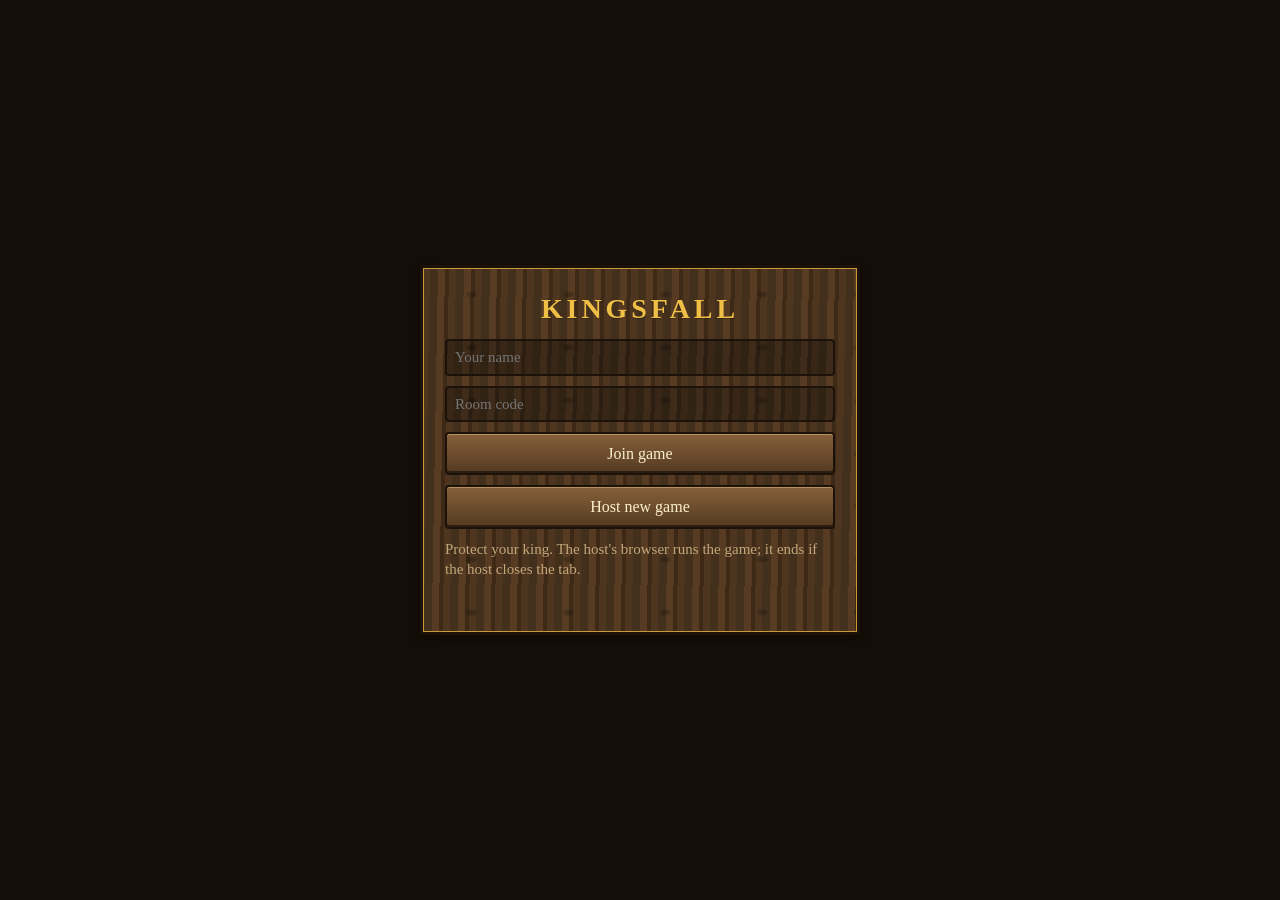
==== ancientempires/index.html @ c20bd776 "Update ancientempires game build Co-Authored-By: Claude Fable 5.2 <noreply@anthropic.com> Claude-Ses" ====
<!doctype html>
<html lang="en">
<head>
  <meta charset="utf-8">
  <meta name="viewport" content="width=device-width, initial-scale=1, maximum-scale=1, user-scalable=no, viewport-fit=cover">
  <title>Kingsfall</title>
  <style>
    /* Carved oak: dark wood, gold trim. Everything below is styled through these variables. */
    body {
      --font: Georgia, "Times New Roman", serif;
      --page: #150e08;
      --bar: repeating-linear-gradient(91deg, #4d351f 0 7px, #43301c 7px 15px, #573c23 15px 22px, #3d2916 22px 26px);
      --grain: radial-gradient(ellipse at 50% 50%, rgba(0, 0, 0, .22) 0 3px, transparent 7px);
      --grain-size: 97px 53px;
      --plain: #24170d;
      --edge: #1c120a;
      --trim: #c79a3a;
      --ink: #f6e6c0;
      --dim: #c2a77a;
      --accent: #f0c046;
      --btn: linear-gradient(180deg, #86603a, #543a21);
      --btn-edge: #1c120a;
      --btn-ink: #fbeecb;
      --btn-hi: rgba(255, 220, 150, .4);
      --btn-lo: rgba(0, 0, 0, .5);
      --slot: rgba(0, 0, 0, .28);
      --caps: normal;
    }

    html, body { margin: 0; height: 100%; overflow: hidden; background: var(--page); color: var(--ink);
      font: 15px/1.35 var(--font); font-variant: var(--caps); user-select: none; -webkit-user-select: none;
      -webkit-tap-highlight-color: transparent; overscroll-behavior: none; }
    canvas#game { display: block; width: 100vw; height: 100vh; height: 100dvh; cursor: crosshair; image-rendering: pixelated; touch-action: none; }
    img { image-rendering: pixelated; }

    /* A framed panel: textured face, dark edge, a thin trim line inside it. */
    .bar, .frame, .card { background: var(--grain), var(--bar); background-size: var(--grain-size), auto; color: var(--ink);
      border: 3px solid var(--edge); box-shadow: inset 0 0 0 1px var(--trim), 0 3px 10px rgba(0, 0, 0, .45); }
    .bar { position: fixed; left: 0; right: 0; }
    .dim { color: var(--dim); }

    button { font: inherit; font-variant: var(--caps); color: var(--btn-ink); background: var(--btn); border: 2px solid var(--btn-edge);
      border-radius: 4px; padding: 5px 12px; cursor: pointer; box-shadow: inset 0 1px 0 var(--btn-hi), inset 0 -2px 0 var(--btn-lo); }
    button:hover { filter: brightness(1.12); }
    button:active { transform: translateY(1px); box-shadow: inset 0 2px 3px var(--btn-lo); }
    button:disabled { opacity: .45; cursor: default; filter: none; }
    input, select { font: inherit; color: var(--ink); background: var(--slot); border: 2px solid var(--btn-edge); border-radius: 4px; padding: 6px 8px; }
    select option { color: #222; background: #fff; }

    /* Top bar: what you have. */
    #top { top: 0; border-width: 0 0 3px; padding: 4px 8px; display: flex; gap: 10px; align-items: center; white-space: nowrap;
      overflow-x: auto; scrollbar-width: none; }
    #top::-webkit-scrollbar { display: none; }
    #resources { display: flex; gap: 6px; align-items: center; }
    .stat { display: inline-flex; align-items: center; gap: 4px; padding: 1px 8px 1px 3px; background: var(--slot); border-radius: 4px;
      border: 1px solid var(--btn-lo); }
    .stat img { width: 24px; height: 24px; }
    .stat b { font-size: 16px; min-width: 2ch; }
    .stat small { color: var(--dim); font-size: 11px; }
    .stat.warn b { color: #d8301f; }
    .stat.age b { color: var(--accent); min-width: 0; }
    #players { margin-left: auto; display: flex; gap: 10px; align-items: center; }
    .chip { display: inline-block; width: 11px; height: 11px; margin-right: 5px; border: 1px solid var(--edge); }
    #menu-btn { flex: none; position: sticky; right: 0; }
    #menu { position: fixed; top: 44px; right: 8px; padding: 10px; display: grid; gap: 6px; z-index: 5; min-width: 190px; }
    #menu[hidden], #host-tools[hidden] { display: none; }
    #host-tools { display: grid; gap: 6px; }

    /* Bottom bar: what is selected, what it can do, and the map. */
    /* The wood shows only as a frame; the middle is plain and dark so that buttons and text stand out. */
    #bottom { bottom: 0; height: 214px; display: flex; gap: 10px; padding: 8px 10px; box-sizing: border-box;
      border: 9px solid transparent; border-bottom-width: 7px;
      background: linear-gradient(var(--plain), var(--plain)) padding-box, var(--bar) border-box;
      box-shadow: inset 0 0 0 1px var(--trim), 0 -3px 10px rgba(0, 0, 0, .45); }
    #portrait { flex: none; width: 96px; height: 96px; align-self: center; background: var(--slot); border: 2px solid var(--edge);
      box-shadow: inset 0 0 0 1px var(--trim); border-radius: 4px; }
    #panel { flex: 1; min-width: 0; display: flex; flex-direction: column; gap: 5px; }
    #info { white-space: nowrap; overflow: hidden; text-overflow: ellipsis; font-size: 15px; min-height: 1.35em; }
    #actions { display: flex; flex-wrap: wrap; align-content: flex-start; gap: 5px; overflow-y: auto; flex: 1; scrollbar-width: thin; }
    #actions button { width: 88px; height: 72px; padding: 3px 2px 2px; display: grid; grid-template-rows: 36px 15px 14px; justify-items: center;
      font-size: 11.5px; line-height: 14px; overflow: hidden; }
    #actions button img.pic { width: 36px; height: 36px; }
    #actions button .lbl { width: 80px; text-align: center; overflow: hidden; white-space: nowrap; text-overflow: ellipsis; }
    #actions button .cost { display: flex; gap: 4px; align-items: center; opacity: .95; white-space: nowrap; max-width: 80px; overflow: hidden; font-size: 11px; }
    #actions button .cost img { width: 12px; height: 12px; margin-right: 2px; vertical-align: -3px; background: #eadfbd; border-radius: 3px; padding: 1px; }
    #actions button.poor .cost { color: #ff7b6b; }
    #actions button.poor img.pic { filter: saturate(.4) brightness(.8); }
    #actions button.locked { opacity: .38; cursor: default; }
    #map-frame { flex: none; align-self: center; padding: 3px; background: var(--edge); box-shadow: 0 0 0 1px var(--trim); border-radius: 3px; line-height: 0; }
    #minimap { width: 360px; height: 180px; cursor: pointer; background: #0b0e0a; image-rendering: pixelated; touch-action: none; }

    #touch-tools { position: fixed; right: 8px; bottom: 222px; display: flex; gap: 6px; }
    #touch-tools[hidden] { display: none; }
    #touch-tools button.on { outline: 3px solid var(--accent); }

    #banner { position: fixed; top: 64px; left: 50%; transform: translateX(-50%); padding: 10px 24px; font-size: 19px; pointer-events: none;
      text-align: center; max-width: calc(100vw - 32px); }
    #toast { position: fixed; top: 52px; right: 10px; padding: 6px 12px; border-color: #b3261a; }
    #chat-log { position: fixed; top: 52px; left: 10px; display: grid; gap: 2px; pointer-events: none; max-width: 60vw; color: #fff;
      text-shadow: 0 1px 2px #000; font-variant: normal; }
    #chat-log div { background: rgba(0, 0, 0, .5); padding: 1px 8px; border-radius: 3px; }
    #chat-input { position: fixed; bottom: 224px; left: 10px; width: min(460px, calc(100vw - 20px)); box-sizing: border-box;
      background: var(--page); color: #fff; font-variant: normal; }
    #help { position: fixed; top: 50%; left: 50%; transform: translate(-50%, -50%); padding: 16px 22px; line-height: 1.6;
      width: min(600px, calc(100vw - 24px)); max-height: calc(100dvh - 24px); overflow-y: auto; box-sizing: border-box; z-index: 6; }
    #help h2 { margin: 0 0 8px; font-size: 19px; color: var(--accent); }
    [hidden] { display: none !important; }

    /* Start screen and waiting room. */
    #lobby, .screen { position: fixed; inset: 0; display: grid; place-items: center; background: var(--page); overflow-y: auto; z-index: 4; }
    .card { display: grid; gap: 10px; width: min(440px, calc(100vw - 24px)); padding: 22px; box-sizing: border-box; margin: 12px 0; }
    .card h1 { margin: 0 0 2px; font-size: 28px; letter-spacing: .14em; color: var(--accent); text-align: center;
      text-shadow: 0 1px 0 rgba(0, 0, 0, .25); }
    .card p { margin: 0; }
    .card button { padding: 9px 12px; font-size: 16px; }
    .card button.plain { opacity: .85; font-size: 14px; }
    .card li button { padding: 2px 8px; font-size: 12px; }
    .card select { padding: 3px 6px; font-size: 13px; }
    .card .check { display: flex; align-items: center; gap: 8px; }
    #room-host { display: grid; gap: 10px; }
    #room-players { list-style: none; margin: 4px 0; padding: 0; display: grid; gap: 6px; }
    #room-players li { display: flex; align-items: center; gap: 6px; }
    #room-players .grow { flex: 1; min-width: 0; overflow: hidden; text-overflow: ellipsis; white-space: nowrap; }
    #lobby-msg { min-height: 1.4em; color: var(--accent); margin: 0; }

    /* Phones and small windows: tighter bars, buttons in one scrolling row. */
    @media (max-width: 820px), (max-height: 520px) {
      html, body { font-size: 13px; }
      #top { padding: 3px 6px; gap: 6px; }
      .stat { padding: 0 5px 0 2px; }
      .stat img { width: 18px; height: 18px; }
      .stat b { font-size: 13px; }
      .stat small { display: none; }
      #players { display: none; }
      #menu-btn { margin-left: auto; padding: 3px 9px; }
      #bottom { height: 118px; padding: 4px 6px; gap: 6px; border-width: 5px 5px 4px; }
      #portrait { width: 56px; height: 56px; }
      #info { font-size: 12px; }
      #actions { flex-wrap: nowrap; overflow-x: auto; overflow-y: hidden; }
      #actions button { flex: none; width: 78px; height: 68px; font-size: 11px; }
      #actions button .lbl { width: 72px; }
      #minimap { width: 150px; height: 75px; }
      #touch-tools { bottom: 124px; }
      #chat-input { bottom: 126px; }
      #banner { font-size: 15px; top: 48px; }
    }
    @media (max-width: 480px) {
      #portrait { display: none; }
      #minimap { width: 120px; height: 60px; }
    }
  </style>
  <script type="module" crossorigin src="./assets/index-p4ZIdcgE.js"></script>
</head>
<body>
  <canvas id="game"></canvas>
  <div id="top" class="bar" hidden>
    <div id="resources"></div>
    <div id="players"></div>
    <button id="menu-btn" type="button">Menu</button>
  </div>
  <div id="menu" class="frame" hidden>
    <span id="host-tools" hidden>
      <button id="switch-btn" type="button" title="Play the other side (Tab)">Switch team (Tab)</button>
      <button id="end-btn" type="button">End game</button>
    </span>
    <button id="chat-btn" type="button">Chat (Enter)</button>
    <button id="mute-btn" type="button">Sound on (M)</button>
    <button id="full-btn" type="button">Fullscreen (F)</button>
    <button id="help-btn" type="button">Help (H)</button>
    <button id="resign-btn" type="button">Resign</button>
    <span class="dim">Room <b id="room-code"></b></span>
  </div>
  <div id="bottom" class="bar" hidden>
    <img id="portrait" alt="">
    <div id="panel">
      <div id="info"></div>
      <div id="actions"></div>
    </div>
    <div id="map-frame"><canvas id="minimap" width="360" height="180"></canvas></div>
  </div>
  <div id="touch-tools" hidden>
    <button id="box-btn" type="button">Select area</button>
    <button id="deselect-btn" type="button">Deselect</button>
  </div>
  <div id="banner" class="frame" hidden></div>
  <div id="toast" class="frame" hidden></div>
  <div id="chat-log"></div>
  <input id="chat-input" maxlength="140" placeholder="Message to everyone — Enter to send" enterkeyhint="send" hidden>
  <div id="help" class="frame" hidden>
    <h2>Controls</h2>
    <b>Mouse</b><br>
    Left-click or drag selects · double-click selects all of that kind on screen · Shift adds<br>
    Right-click moves, gathers, builds, repairs or attacks · Ctrl + right-click attack-moves<br>
    Right-click with a building selected sets where its new units gather<br>
    Mouse wheel zooms · cursor at the window edge, WASD or arrows scroll<br>
    Minimap: left-click or drag to look there, right-click to send the selected units there<br>
    <b>Touch</b><br>
    Tap selects · with units selected, tap the map, a resource or an enemy to send them there<br>
    Drag scrolls the map · pinch zooms · “Select area” lets you drag a box · “Deselect” lets go<br>
    Press and hold to look at something without giving an order<br>
    <b>Keys</b><br>
    X stop · Delete destroys your selection · Shift + 1–9 stores a group, 1–9 selects it<br>
    . next idle villager · , all idle soldiers · Space jumps to the last attack on you<br>
    Enter chat · F fullscreen · M sound · H or Esc closes this<br>
    <b>Good to know</b><br>
    Build a mill, lumber camp or mining camp next to food, wood, gold or stone so villagers walk less.<br>
    Walls are dragged out as a line and block everyone; a gate lets you and your allies through.<br>
    Right-click the castle with your king to shelter him. Lose your king and you are out.<br>
    <button id="help-close" type="button" style="margin-top:10px">Close</button>
  </div>
  <div id="waiting" class="screen" style="display:none">
    <div class="card">
      <h1 id="room-title"></h1>
      <label class="dim" for="room-link">Invite link</label>
      <input id="room-link" readonly>
      <ul id="room-players"></ul>
      <label class="check">Map size
        <select id="size-select">
          <option value="small">Small (64 × 64)</option>
          <option value="medium">Medium (80 × 80)</option>
          <option value="large">Large (112 × 112)</option>
        </select>
      </label>
      <label class="check"><input id="quick-box" type="checkbox"> Quick start (more resources and villagers)</label>
      <p id="room-hint" class="dim"></p>
      <div id="room-host" hidden>
        <button id="start-btn" type="button">Start game</button>
        <button id="add-ai-btn" type="button" class="plain">Add computer opponent</button>
        <button id="add-test-btn" type="button" class="plain">Add test opponent (you play both sides)</button>
      </div>
      <p id="room-wait" class="dim" hidden>Waiting for the host to start the game…</p>
      <button id="leave-btn" type="button" class="plain">Leave</button>
    </div>
  </div>
  <div id="lobby">
    <form id="lobby-form" class="card" autocomplete="off">
      <h1>KINGSFALL</h1>
      <input id="name" placeholder="Your name" maxlength="16" required>
      <input id="room" placeholder="Room code" maxlength="8">
      <button id="join-btn">Join game</button>
      <button id="host-btn">Host new game</button>
      <p class="dim">Protect your king. The host's browser runs the game; it ends if the host closes the tab.</p>
      <p id="lobby-msg" role="status"></p>
    </form>
  </div>
</body>
</html>
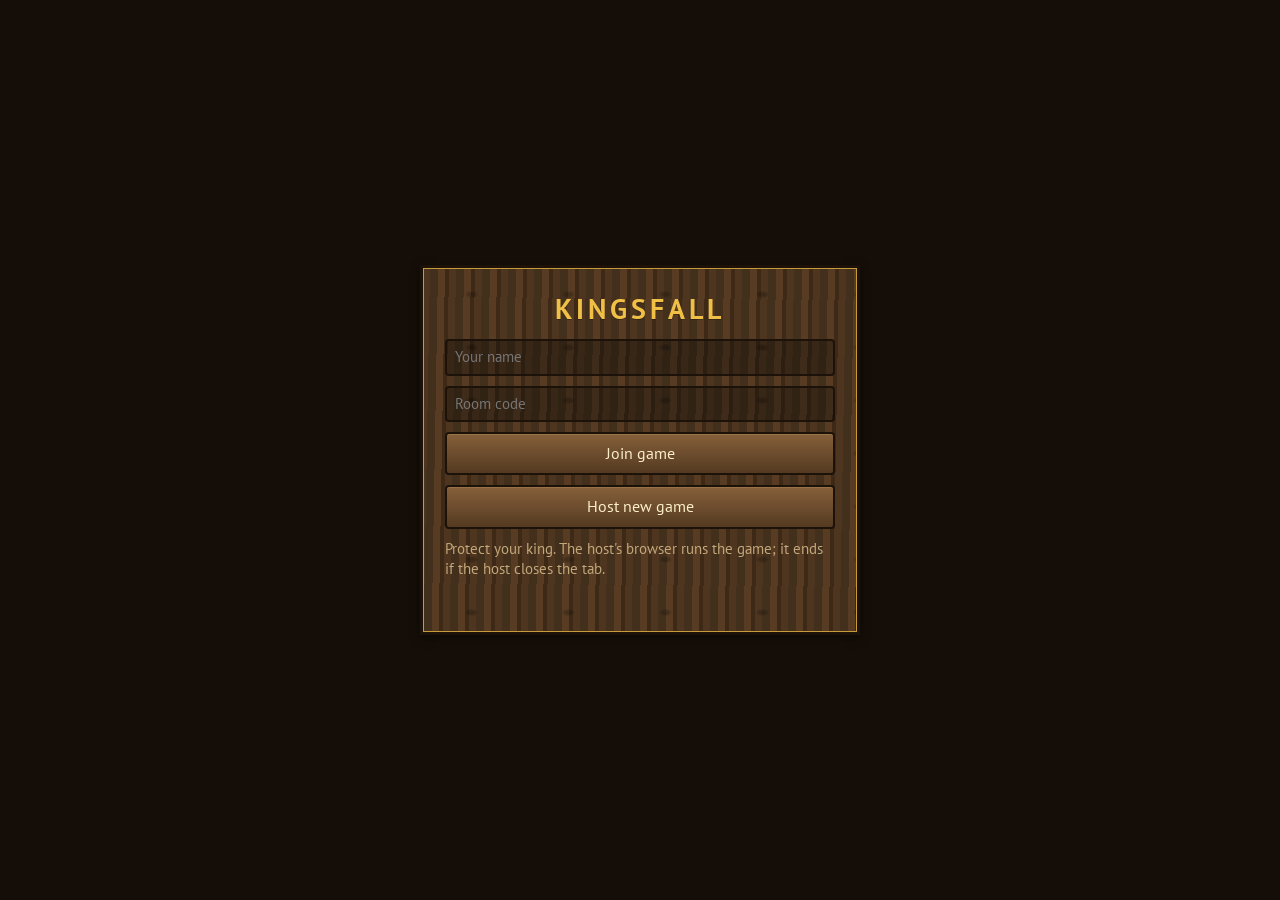
==== commit 022328c5: "Update ancientempires game build Co-Authored-By: Claude Opus 5.5 <noreply@anthropic.com> Claude-Sess" ====
--- a/ancientempires/index.html
+++ b/ancientempires/index.html
@@ -4,6 +4,9 @@
   <meta charset="utf-8">
   <meta name="viewport" content="width=device-width, initial-scale=1, maximum-scale=1, user-scalable=no, viewport-fit=cover">
   <title>Kingsfall</title>
+  <link rel="preconnect" href="https://fonts.googleapis.com">
+  <link rel="preconnect" href="https://fonts.gstatic.com" crossorigin>
+  <link rel="stylesheet" href="https://fonts.googleapis.com/css2?family=PT+Sans:wght@400;700&display=swap">
   <style>
     /* Carved oak: dark wood, gold trim. Everything below is styled through these variables. */
     body {
@@ -66,30 +69,109 @@
     #menu[hidden], #host-tools[hidden] { display: none; }
     #host-tools { display: grid; gap: 6px; }
 
-    /* Bottom bar: what is selected, what it can do, and the map. */
-    /* The wood shows only as a frame; the middle is plain and dark so that buttons and text stand out. */
-    #bottom { bottom: 0; height: 214px; display: flex; gap: 10px; padding: 8px 10px; box-sizing: border-box;
+    /* Numbers always use full-height, even-width digits, whatever the font, so amounts are easy to read. */
+    .stat b, .res, .st, #hpbar span, #d-cost, #d-stats, #queue, #sel-sub, .stat small { font-variant-numeric: lining-nums tabular-nums;
+      font-family: var(--num-font, var(--font)); }
+
+    /* ---------- Lettering and buttons: a plain readable font, buttons recessed into the panel. ---------- */
+    body[data-skin] { --title-font: var(--font); --num-font: var(--font); font-variant: normal; }
+    body[data-skin] #sel-name, body[data-skin] #d-title { font-weight: 600; letter-spacing: 0; }
+    body[data-skin] #d-body { font-size: 14px; line-height: 1.4; }
+    body[data-skin] #actions { gap: 3px; }
+    body[data-skin] #actions button { border-radius: 4px; transition: background-color .12s, box-shadow .12s, border-color .12s; }
+    body[data-skin] #actions button:active { transform: none; }
+
+
+
+    /* Buttons are slots pressed into the panel that lift a little when pointed at. */
+    body[data-skin="3"] { --font: "PT Sans", "Segoe UI", system-ui, sans-serif; font-size: 15px; }
+    body[data-skin="3"] #actions button { background: #1d130b; border: 0;
+      box-shadow: inset 0 2px 4px rgba(0, 0, 0, .7), inset 0 -1px 0 rgba(255, 220, 160, .08); }
+    body[data-skin="3"] #actions button:hover { filter: none; background: #2c1e12; box-shadow: 0 1px 0 rgba(255, 220, 160, .12), 0 2px 5px rgba(0, 0, 0, .5); }
+    body[data-skin="3"] #actions button.focus { outline: 0; background: #33230f; box-shadow: inset 0 0 0 1px var(--accent), 0 2px 5px rgba(0, 0, 0, .5); }
+
+    /* Menu and lobby buttons follow quietly too. */
+    body[data-skin] button:not(#actions button):not(#group button) { box-shadow: inset 0 1px 0 rgba(255, 220, 150, .15); }
+
+    /* ---------- Bottom bar ----------------------------------------------------------------------
+       Command tiles (#actions), the selection card (#sel), a details box (#details) and the minimap. */
+    #bottom { bottom: 0; height: var(--bar-h, 236px); display: grid; gap: 10px; padding: 8px 10px; box-sizing: border-box;
       border: 9px solid transparent; border-bottom-width: 7px;
       background: linear-gradient(var(--plain), var(--plain)) padding-box, var(--bar) border-box;
       box-shadow: inset 0 0 0 1px var(--trim), 0 -3px 10px rgba(0, 0, 0, .45); }
-    #portrait { flex: none; width: 96px; height: 96px; align-self: center; background: var(--slot); border: 2px solid var(--edge);
+    /* A recessed area inside the bar. */
+    .well { background: rgba(0, 0, 0, .28); border: 1px solid #0c0804; border-radius: 4px;
+      box-shadow: inset 0 2px 5px rgba(0, 0, 0, .55), 0 0 0 1px rgba(199, 154, 58, .22); box-sizing: border-box; min-width: 0; min-height: 0; }
+    #sel { grid-area: sel; display: flex; gap: 10px; padding: 8px; overflow: hidden; }
+    #portrait { flex: none; width: 84px; height: 84px; background: rgba(0, 0, 0, .3); border: 2px solid var(--edge);
       box-shadow: inset 0 0 0 1px var(--trim); border-radius: 4px; }
-    #panel { flex: 1; min-width: 0; display: flex; flex-direction: column; gap: 5px; }
-    #info { white-space: nowrap; overflow: hidden; text-overflow: ellipsis; font-size: 15px; min-height: 1.35em; }
-    #actions { display: flex; flex-wrap: wrap; align-content: flex-start; gap: 5px; overflow-y: auto; flex: 1; scrollbar-width: thin; }
-    #actions button { width: 88px; height: 72px; padding: 3px 2px 2px; display: grid; grid-template-rows: 36px 15px 14px; justify-items: center;
-      font-size: 11.5px; line-height: 14px; overflow: hidden; }
-    #actions button img.pic { width: 36px; height: 36px; }
-    #actions button .lbl { width: 80px; text-align: center; overflow: hidden; white-space: nowrap; text-overflow: ellipsis; }
-    #actions button .cost { display: flex; gap: 4px; align-items: center; opacity: .95; white-space: nowrap; max-width: 80px; overflow: hidden; font-size: 11px; }
-    #actions button .cost img { width: 12px; height: 12px; margin-right: 2px; vertical-align: -3px; background: #eadfbd; border-radius: 3px; padding: 1px; }
-    #actions button.poor .cost { color: #ff7b6b; }
+    #sel-text { flex: 1; min-width: 0; display: flex; flex-direction: column; gap: 4px; }
+    #sel-name, #d-title, .card h1, #help h2, #banner { font-family: var(--title-font, var(--font)); }
+    #sel-name { font-size: 18px; line-height: 21px; color: var(--accent); white-space: nowrap; overflow: hidden; text-overflow: ellipsis; }
+    #sel-sub { font-size: 12.5px; line-height: 15px; color: var(--dim); white-space: nowrap; overflow: hidden; text-overflow: ellipsis; min-height: 15px; }
+    #hpbar { position: relative; height: 15px; background: #2a0c0c; border: 1px solid #000; border-radius: 3px; overflow: hidden; flex: none; }
+    #hpbar i { position: absolute; left: 0; top: 0; bottom: 0; background: linear-gradient(#7fe07a, #2f9a3a); }
+    #hpbar.build i { background: linear-gradient(#f5d56a, #c99a2a); }
+    #hpbar span { position: relative; display: block; font-size: 11px; line-height: 15px; text-align: center; color: #fff; text-shadow: 0 1px 1px #000; }
+    #sel-stats { display: flex; flex-wrap: wrap; gap: 3px 12px; font-size: 13.5px; }
+    .st { display: inline-flex; align-items: center; gap: 4px; white-space: nowrap; }
+    .st img { width: 16px; height: 16px; }
+    #queue { display: flex; gap: 4px; flex-wrap: wrap; }
+    #queue .slot { position: relative; width: 32px; height: 32px; background: rgba(0, 0, 0, .35); border: 1px solid var(--trim); border-radius: 3px; }
+    #queue .slot img { width: 30px; height: 30px; }
+    #queue .slot i { position: absolute; left: 0; bottom: 0; height: 4px; background: #6ab0ff; }
+    #group { display: flex; flex-wrap: wrap; gap: 3px; align-content: flex-start; overflow: hidden; }
+    #group button { position: relative; width: 34px; height: 36px; padding: 0; border-radius: 3px; }
+    #group button img { width: 30px; height: 30px; }
+    #group button i { position: absolute; left: 2px; bottom: 2px; height: 3px; max-width: calc(100% - 4px); }
+
+    #actions { grid-area: actions; display: flex; flex-wrap: wrap; align-content: flex-start; gap: 5px; overflow-y: auto; scrollbar-width: thin; padding: 6px; }
+    #actions button { box-sizing: border-box; position: relative; overflow: hidden; padding: 2px 3px 3px; display: flex; flex-direction: column;
+      align-items: center; justify-content: flex-start; font-size: 11.5px; line-height: 14px; }
+    #actions button img.pic { flex: none; }
+    #actions button .lbl { flex: none; display: block; width: 100%; height: 14px; text-align: center; overflow: hidden; white-space: nowrap; text-overflow: ellipsis; }
+    #actions button .cost { flex: none; display: flex; justify-content: center; gap: 4px; align-items: center; height: 16px; line-height: 16px;
+      width: 100%; white-space: nowrap; overflow: hidden; font-size: 11px; }
+    .res { display: inline-flex; align-items: center; gap: 2px; white-space: nowrap; }
+    .res img { box-sizing: border-box; width: 14px; height: 14px; background: #eadfbd; border-radius: 3px; padding: 1px; }
+    .res.short { color: #ff8a70; }
     #actions button.poor img.pic { filter: saturate(.4) brightness(.8); }
-    #actions button.locked { opacity: .38; cursor: default; }
-    #map-frame { flex: none; align-self: center; padding: 3px; background: var(--edge); box-shadow: 0 0 0 1px var(--trim); border-radius: 3px; line-height: 0; }
-    #minimap { width: 360px; height: 180px; cursor: pointer; background: #0b0e0a; image-rendering: pixelated; touch-action: none; }
-
-    #touch-tools { position: fixed; right: 8px; bottom: 222px; display: flex; gap: 6px; }
+    #actions button.locked { opacity: .4; }
+    #actions button.focus { outline: 2px solid var(--accent); outline-offset: -2px; }
+
+    #details { grid-area: details; padding: 8px 12px; display: flex; flex-direction: column; gap: 5px; overflow: hidden; }
+    #d-title { display: flex; align-items: center; gap: 8px; font-size: 17px; line-height: 21px; color: var(--accent); }
+    #d-title img { width: 28px; height: 28px; flex: none; }
+    #d-title span { white-space: nowrap; overflow: hidden; text-overflow: ellipsis; }
+    #d-cost { display: flex; flex-wrap: wrap; gap: 4px 12px; align-items: center; font-size: 14px; }
+    #d-cost .res img { width: 17px; height: 17px; }
+    #d-stats { display: flex; flex-wrap: wrap; gap: 3px 14px; font-size: 13px; color: var(--dim); }
+    #d-body { font-size: 13px; line-height: 1.35; overflow-y: auto; scrollbar-width: thin; }
+    #d-body p { margin: 0 0 3px; }
+    #d-body p.warn { color: #ff8a70; }
+    #map-frame { grid-area: map; align-self: center; padding: 3px; background: var(--edge); box-shadow: 0 0 0 1px var(--trim); border-radius: 3px; line-height: 0; }
+    #minimap { width: var(--map-w, 300px); height: calc(var(--map-w, 300px) / 2); cursor: pointer; background: #0b0e0a; image-rendering: pixelated; touch-action: none; }
+
+    /* Square command tiles on the left, the selection in the middle, details, then the map. */
+    body[data-bar="a"] #bottom { --bar-h: 236px; --map-w: 300px;
+      grid-template-columns: auto minmax(230px, 290px) minmax(220px, 1fr) auto; grid-template-areas: "actions sel details map"; }
+    body[data-bar="a"] #actions { display: grid; grid-template-columns: repeat(6, 58px); grid-auto-rows: 58px; gap: 4px; }
+    /* Icon-only tiles as in classic strategy games; name, cost and effect are in the details box. */
+    body[data-bar="a"] #actions button { width: 58px; height: 58px; padding: 0; justify-content: center; }
+    body[data-bar="a"] #actions button img.pic { width: 46px; height: 46px; }
+    body[data-bar="a"] #actions button .lbl, body[data-bar="a"] #actions button .cost { display: none; }
+    body[data-bar="a"] #actions button.poor::after { content: ""; position: absolute; inset: 0; background: rgba(200, 40, 20, .28); }
+    body[data-bar="a"] #actions button.locked::before { content: ""; position: absolute; right: 2px; bottom: 2px; width: 16px; height: 16px;
+      background: var(--lock-icon) center / contain no-repeat; }
+    body[data-bar="a"] #sel { flex-direction: column; gap: 6px; }
+    body[data-bar="a"] #sel > .head { display: flex; gap: 10px; }
+    body[data-bar="a"] #portrait { width: 64px; height: 64px; }
+
+    /* 64px = 2 + 2 + icon 26 + name 14 + cost 16 + 2 + 2: three full rows fit. */
+
+    /* 70px = 2 + icon disc 36 + 2 + name 14 + cost 16, with no box drawn around it: two full rows fit. */
+
+    #touch-tools { position: fixed; right: 8px; bottom: calc(var(--bottom-h, 236px) + 8px); display: flex; gap: 6px; }
     #touch-tools[hidden] { display: none; }
     #touch-tools button.on { outline: 3px solid var(--accent); }
 
@@ -99,7 +181,7 @@
     #chat-log { position: fixed; top: 52px; left: 10px; display: grid; gap: 2px; pointer-events: none; max-width: 60vw; color: #fff;
       text-shadow: 0 1px 2px #000; font-variant: normal; }
     #chat-log div { background: rgba(0, 0, 0, .5); padding: 1px 8px; border-radius: 3px; }
-    #chat-input { position: fixed; bottom: 224px; left: 10px; width: min(460px, calc(100vw - 20px)); box-sizing: border-box;
+    #chat-input { position: fixed; bottom: calc(var(--bottom-h, 226px) + 10px); left: 10px; width: min(460px, calc(100vw - 20px)); box-sizing: border-box;
       background: var(--page); color: #fff; font-variant: normal; }
     #help { position: fixed; top: 50%; left: 50%; transform: translate(-50%, -50%); padding: 16px 22px; line-height: 1.6;
       width: min(600px, calc(100vw - 24px)); max-height: calc(100dvh - 24px); overflow-y: auto; box-sizing: border-box; z-index: 6; }
@@ -123,6 +205,17 @@
     #room-players .grow { flex: 1; min-width: 0; overflow: hidden; text-overflow: ellipsis; white-space: nowrap; }
     #lobby-msg { min-height: 1.4em; color: var(--accent); margin: 0; }
 
+    /* Narrower PC windows: a smaller minimap leaves room for six buttons per row. */
+    @media (max-width: 1300px) {
+      body[data-bar] #bottom { --map-w: 240px; }
+    }
+    @media (max-width: 1100px) {
+      /* Narrow windows: the selection sits above the details. */
+      body[data-bar="a"] #bottom { grid-template-columns: auto minmax(0, 1fr) auto; grid-template-rows: auto minmax(0, 1fr);
+        grid-template-areas: "actions sel map" "actions details map"; }
+      body[data-bar="a"] #sel { flex-direction: row; }
+    }
+
     /* Phones and small windows: tighter bars, buttons in one scrolling row. */
     @media (max-width: 820px), (max-height: 520px) {
       html, body { font-size: 13px; }
@@ -133,25 +226,33 @@
       .stat small { display: none; }
       #players { display: none; }
       #menu-btn { margin-left: auto; padding: 3px 9px; }
-      #bottom { height: 118px; padding: 4px 6px; gap: 6px; border-width: 5px 5px 4px; }
-      #portrait { width: 56px; height: 56px; }
-      #info { font-size: 12px; }
-      #actions { flex-wrap: nowrap; overflow-x: auto; overflow-y: hidden; }
-      #actions button { flex: none; width: 78px; height: 68px; font-size: 11px; }
-      #actions button .lbl { width: 72px; }
-      #minimap { width: 150px; height: 75px; }
-      #touch-tools { bottom: 124px; }
-      #chat-input { bottom: 126px; }
+      /* Phones: one line about the selection, one scrolling row of labelled buttons, the map.
+         The details box opens above the bar when a button is pressed and held. */
+      body[data-bar] #bottom { --bar-h: 124px; --map-w: 150px; padding: 4px 6px; gap: 4px 6px; border-width: 5px 5px 4px;
+        grid-template-columns: minmax(0, 1fr) auto; grid-template-rows: 22px minmax(0, 1fr); grid-template-areas: "sel map" "actions map"; }
+      body[data-bar] #sel { flex-direction: row; padding: 0 6px; align-items: center; background: none; border: 0; box-shadow: none; }
+      body[data-bar] #sel > .head { display: flex; flex-direction: row; align-items: center; gap: 8px; width: auto; flex: 1; min-width: 0; }
+      body[data-bar] #portrait, body[data-bar] #sel-sub, body[data-bar] #sel-stats, body[data-bar] #queue, body[data-bar] #group { display: none; }
+      body[data-bar] #sel-text { flex-direction: row; align-items: center; gap: 8px; }
+      body[data-bar] #sel-name { font-size: 13px; line-height: 18px; flex: none; max-width: 50%; }
+      body[data-bar] #hpbar { flex: 1; max-width: 140px; }
+      body[data-bar] #actions { display: flex; flex-wrap: nowrap; overflow-x: auto; overflow-y: hidden; padding: 3px; gap: 4px; }
+      /* 70px tall = 2 + 2 + icon 26 + name 14 + cost 16 + 3 + 2, with 5px to spare. */
+      body[data-bar] #actions button { flex: none; width: 80px; height: 70px; font-size: 11px; padding: 2px 3px 3px;
+        background: var(--btn); border: 2px solid var(--btn-edge); box-shadow: inset 0 1px 0 var(--btn-hi), inset 0 -2px 0 var(--btn-lo); }
+      body[data-bar] #actions button img.pic { width: 26px; height: 26px; padding: 0; border: 0; background: none; box-shadow: none; margin: 0; }
+      body[data-bar] #actions button .lbl { display: block; }
+      body[data-bar] #details { display: none; position: fixed; left: 8px; right: 8px; bottom: calc(var(--bar-h) + 6px); max-height: 50vh; z-index: 3; }
+      body[data-bar] #details.open { display: flex; }
       #banner { font-size: 15px; top: 48px; }
     }
     @media (max-width: 480px) {
-      #portrait { display: none; }
-      #minimap { width: 120px; height: 60px; }
+      body[data-bar] #bottom { --map-w: 120px; }
     }
   </style>
-  <script type="module" crossorigin src="./assets/index-p4ZIdcgE.js"></script>
+  <script type="module" crossorigin src="./assets/index-CrPU4pk-.js"></script>
 </head>
-<body>
+<body data-bar="a" data-skin="3">
   <canvas id="game"></canvas>
   <div id="top" class="bar" hidden>
     <div id="resources"></div>
@@ -171,11 +272,26 @@
     <span class="dim">Room <b id="room-code"></b></span>
   </div>
   <div id="bottom" class="bar" hidden>
-    <img id="portrait" alt="">
-    <div id="panel">
-      <div id="info"></div>
-      <div id="actions"></div>
-    </div>
+    <section id="sel" class="well">
+      <div class="head">
+        <img id="portrait" alt="">
+        <div id="sel-text">
+          <div id="sel-name"></div>
+          <div id="sel-sub"></div>
+          <div id="hpbar" hidden><i></i><span></span></div>
+        </div>
+      </div>
+      <div id="sel-stats"></div>
+      <div id="queue"></div>
+      <div id="group" hidden></div>
+    </section>
+    <section id="actions" class="well"></section>
+    <section id="details" class="well" aria-live="polite">
+      <div id="d-title"></div>
+      <div id="d-cost"></div>
+      <div id="d-stats"></div>
+      <div id="d-body"></div>
+    </section>
     <div id="map-frame"><canvas id="minimap" width="360" height="180"></canvas></div>
   </div>
   <div id="touch-tools" hidden>
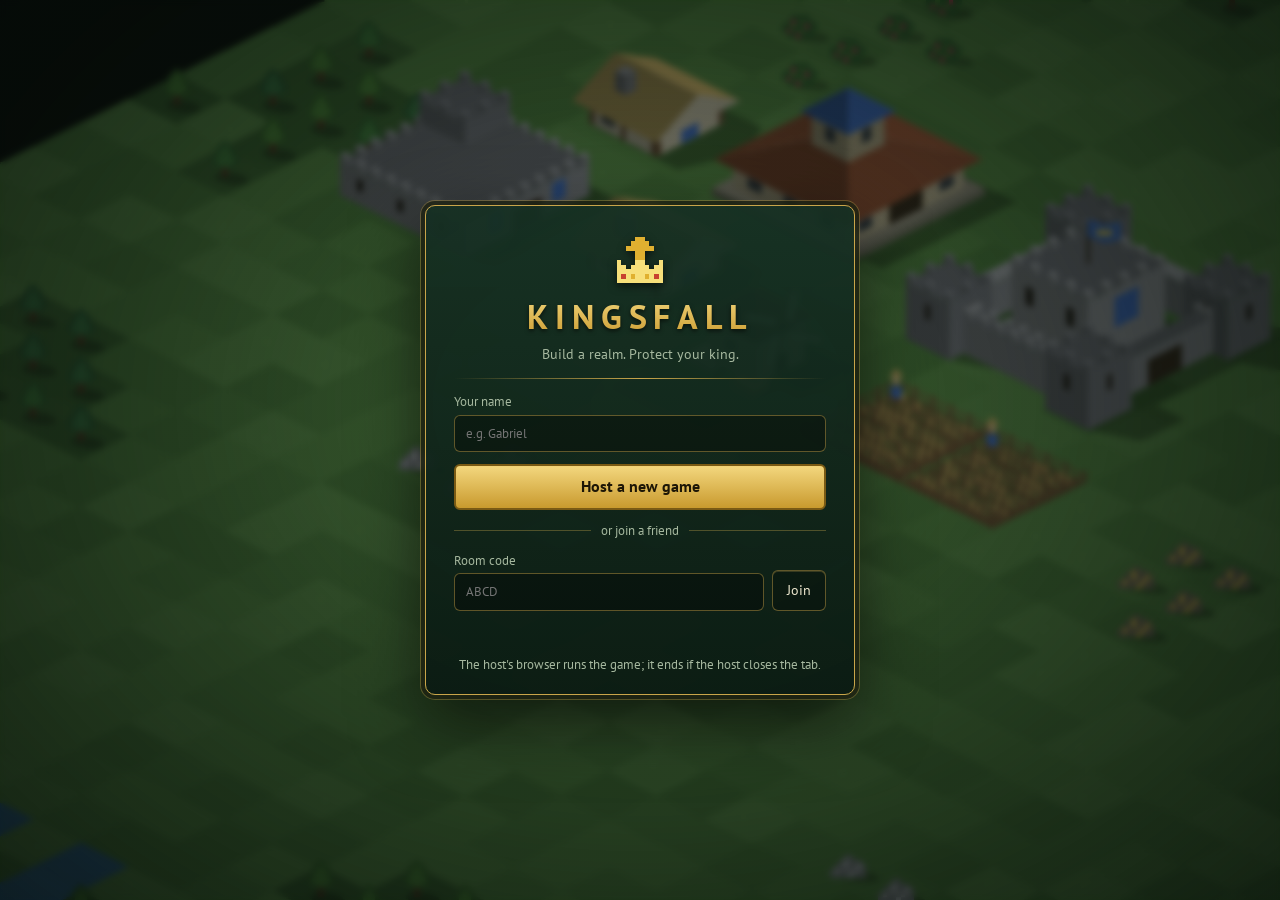
==== commit 3d5f75a5: "Update ancientempires game build Co-Authored-By: Claude Opus 5.5 <noreply@anthropic.com> Claude-Sess" ====
--- a/ancientempires/index.html
+++ b/ancientempires/index.html
@@ -8,26 +8,27 @@
   <link rel="preconnect" href="https://fonts.gstatic.com" crossorigin>
   <link rel="stylesheet" href="https://fonts.googleapis.com/css2?family=PT+Sans:wght@400;700&display=swap">
   <style>
-    /* Carved oak: dark wood, gold trim. Everything below is styled through these variables. */
+    /* Dark green and gold. Everything below is styled through these variables. */
     body {
       --font: Georgia, "Times New Roman", serif;
-      --page: #150e08;
-      --bar: repeating-linear-gradient(91deg, #4d351f 0 7px, #43301c 7px 15px, #573c23 15px 22px, #3d2916 22px 26px);
-      --grain: radial-gradient(ellipse at 50% 50%, rgba(0, 0, 0, .22) 0 3px, transparent 7px);
-      --grain-size: 97px 53px;
-      --plain: #24170d;
-      --edge: #1c120a;
-      --trim: #c79a3a;
-      --ink: #f6e6c0;
-      --dim: #c2a77a;
-      --accent: #f0c046;
-      --btn: linear-gradient(180deg, #86603a, #543a21);
-      --btn-edge: #1c120a;
-      --btn-ink: #fbeecb;
-      --btn-hi: rgba(255, 220, 150, .4);
+      --page: #0a1510;
+      --bar: linear-gradient(180deg, #1b3a2a, #122b1f);
+      --grain: linear-gradient(transparent, transparent);
+      --grain-size: auto;
+      --plain: #0f241a;
+      --edge: #06100b;
+      --trim: #c9a54a;
+      --ink: #efe8d0;
+      --dim: #a6b89f;
+      --accent: #e8c25a;
+      --btn: linear-gradient(180deg, #24513b, #173828);
+      --btn-edge: #08160f;
+      --btn-ink: #f3ecd4;
+      --btn-hi: rgba(232, 194, 90, .25);
       --btn-lo: rgba(0, 0, 0, .5);
-      --slot: rgba(0, 0, 0, .28);
+      --slot: rgba(0, 0, 0, .3);
       --caps: normal;
+      --gold-grad: linear-gradient(180deg, #f3d77e, #c99a2e);
     }
 
     html, body { margin: 0; height: 100%; overflow: hidden; background: var(--page); color: var(--ink);
@@ -51,7 +52,7 @@
     select option { color: #222; background: #fff; }
 
     /* Top bar: what you have. */
-    #top { top: 0; border-width: 0 0 3px; padding: 4px 8px; display: flex; gap: 10px; align-items: center; white-space: nowrap;
+    #top { top: 0; border-width: 0 0 2px; border-color: var(--trim); box-shadow: 0 3px 12px rgba(0, 0, 0, .5); padding: 4px 8px; display: flex; gap: 10px; align-items: center; white-space: nowrap;
       overflow-x: auto; scrollbar-width: none; }
     #top::-webkit-scrollbar { display: none; }
     #resources { display: flex; gap: 6px; align-items: center; }
@@ -85,23 +86,23 @@
 
     /* Buttons are slots pressed into the panel that lift a little when pointed at. */
     body[data-skin="3"] { --font: "PT Sans", "Segoe UI", system-ui, sans-serif; font-size: 15px; }
-    body[data-skin="3"] #actions button { background: #1d130b; border: 0;
+    body[data-skin="3"] #actions button { background: #0b1d15; border: 0;
       box-shadow: inset 0 2px 4px rgba(0, 0, 0, .7), inset 0 -1px 0 rgba(255, 220, 160, .08); }
-    body[data-skin="3"] #actions button:hover { filter: none; background: #2c1e12; box-shadow: 0 1px 0 rgba(255, 220, 160, .12), 0 2px 5px rgba(0, 0, 0, .5); }
-    body[data-skin="3"] #actions button.focus { outline: 0; background: #33230f; box-shadow: inset 0 0 0 1px var(--accent), 0 2px 5px rgba(0, 0, 0, .5); }
+    body[data-skin="3"] #actions button:hover { filter: none; background: #173527; box-shadow: 0 1px 0 rgba(232, 194, 90, .14), 0 2px 5px rgba(0, 0, 0, .5); }
+    body[data-skin="3"] #actions button.focus { outline: 0; background: #1d3e2e; box-shadow: inset 0 0 0 1px var(--accent), 0 2px 5px rgba(0, 0, 0, .5); }
 
     /* Menu and lobby buttons follow quietly too. */
-    body[data-skin] button:not(#actions button):not(#group button) { box-shadow: inset 0 1px 0 rgba(255, 220, 150, .15); }
+    body[data-skin] button:not(#actions button):not(#group button) { box-shadow: inset 0 1px 0 rgba(232, 194, 90, .2); }
 
     /* ---------- Bottom bar ----------------------------------------------------------------------
        Command tiles (#actions), the selection card (#sel), a details box (#details) and the minimap. */
     #bottom { bottom: 0; height: var(--bar-h, 236px); display: grid; gap: 10px; padding: 8px 10px; box-sizing: border-box;
-      border: 9px solid transparent; border-bottom-width: 7px;
-      background: linear-gradient(var(--plain), var(--plain)) padding-box, var(--bar) border-box;
-      box-shadow: inset 0 0 0 1px var(--trim), 0 -3px 10px rgba(0, 0, 0, .45); }
+      border: 0; border-top: 2px solid var(--trim);
+      background: linear-gradient(180deg, #153225, var(--plain) 40%);
+      box-shadow: inset 0 1px 0 rgba(0, 0, 0, .6), 0 -4px 14px rgba(0, 0, 0, .5); }
     /* A recessed area inside the bar. */
-    .well { background: rgba(0, 0, 0, .28); border: 1px solid #0c0804; border-radius: 4px;
-      box-shadow: inset 0 2px 5px rgba(0, 0, 0, .55), 0 0 0 1px rgba(199, 154, 58, .22); box-sizing: border-box; min-width: 0; min-height: 0; }
+    .well { background: rgba(0, 0, 0, .26); border: 1px solid #050d09; border-radius: 4px;
+      box-shadow: inset 0 2px 5px rgba(0, 0, 0, .55), 0 0 0 1px rgba(201, 165, 74, .2); box-sizing: border-box; min-width: 0; min-height: 0; }
     #sel { grid-area: sel; display: flex; gap: 10px; padding: 8px; overflow: hidden; }
     #portrait { flex: none; width: 84px; height: 84px; background: rgba(0, 0, 0, .3); border: 2px solid var(--edge);
       box-shadow: inset 0 0 0 1px var(--trim); border-radius: 4px; }
@@ -149,12 +150,22 @@
     #d-body { font-size: 13px; line-height: 1.35; overflow-y: auto; scrollbar-width: thin; }
     #d-body p { margin: 0 0 3px; }
     #d-body p.warn { color: #ff8a70; }
+    /* Buttons beside the minimap that find units with nothing to do. */
+    #idle { grid-area: idle; align-self: center; display: flex; flex-direction: column; gap: 6px; }
+    #idle button { position: relative; width: 56px; height: 56px; padding: 0; display: grid; place-items: center; border-radius: 4px;
+      background: #0b1d15; border: 0; box-shadow: inset 0 2px 4px rgba(0, 0, 0, .7), inset 0 -1px 0 rgba(232, 194, 90, .1); }
+    #idle button:hover { filter: none; background: #173527; box-shadow: 0 1px 0 rgba(232, 194, 90, .14), 0 2px 5px rgba(0, 0, 0, .5); }
+    #idle img { width: 40px; height: 40px; }
+    #idle b { position: absolute; right: 2px; bottom: 1px; min-width: 16px; padding: 0 3px; border-radius: 8px; font-size: 12px; line-height: 16px;
+      text-align: center; color: #1b120a; background: var(--accent); font-variant-numeric: lining-nums tabular-nums; }
+    #idle button.none { opacity: .45; }
+    #idle button.none b { display: none; }
     #map-frame { grid-area: map; align-self: center; padding: 3px; background: var(--edge); box-shadow: 0 0 0 1px var(--trim); border-radius: 3px; line-height: 0; }
     #minimap { width: var(--map-w, 300px); height: calc(var(--map-w, 300px) / 2); cursor: pointer; background: #0b0e0a; image-rendering: pixelated; touch-action: none; }
 
     /* Square command tiles on the left, the selection in the middle, details, then the map. */
     body[data-bar="a"] #bottom { --bar-h: 236px; --map-w: 300px;
-      grid-template-columns: auto minmax(230px, 290px) minmax(220px, 1fr) auto; grid-template-areas: "actions sel details map"; }
+      grid-template-columns: auto minmax(230px, 290px) minmax(220px, 1fr) auto auto; grid-template-areas: "actions sel details idle map"; }
     body[data-bar="a"] #actions { display: grid; grid-template-columns: repeat(6, 58px); grid-auto-rows: 58px; gap: 4px; }
     /* Icon-only tiles as in classic strategy games; name, cost and effect are in the details box. */
     body[data-bar="a"] #actions button { width: 58px; height: 58px; padding: 0; justify-content: center; }
@@ -189,18 +200,36 @@
     [hidden] { display: none !important; }
 
     /* Start screen and waiting room. */
-    #lobby, .screen { position: fixed; inset: 0; display: grid; place-items: center; background: var(--page); overflow-y: auto; z-index: 4; }
-    .card { display: grid; gap: 10px; width: min(440px, calc(100vw - 24px)); padding: 22px; box-sizing: border-box; margin: 12px 0; }
-    .card h1 { margin: 0 0 2px; font-size: 28px; letter-spacing: .14em; color: var(--accent); text-align: center;
-      text-shadow: 0 1px 0 rgba(0, 0, 0, .25); }
+    /* Start menu and waiting room: a framed card over a darkened, blurred view of a map. */
+    #lobby, .screen { position: fixed; inset: 0; display: grid; place-items: center; overflow-y: auto; z-index: 4;
+      background: radial-gradient(ellipse at 50% 45%, rgba(6, 16, 11, .35), rgba(4, 10, 7, .82));
+      -webkit-backdrop-filter: blur(3px) saturate(.85); backdrop-filter: blur(3px) saturate(.85); }
+    .card { display: grid; gap: 12px; width: min(430px, calc(100vw - 24px)); padding: 26px 28px 22px; box-sizing: border-box; margin: 16px 0;
+      background: linear-gradient(180deg, rgba(22, 48, 35, .95), rgba(11, 27, 19, .96)); border: 1px solid var(--trim); border-radius: 10px;
+      box-shadow: 0 0 0 4px rgba(6, 16, 11, .7), 0 0 0 5px rgba(201, 165, 74, .35), 0 24px 70px rgba(0, 0, 0, .65); }
+    .card .emblem { width: 56px; height: 56px; justify-self: center; margin-bottom: -6px; filter: drop-shadow(0 3px 4px rgba(0, 0, 0, .6)); }
+    .card h1 { margin: 0; font-size: 34px; letter-spacing: .2em; text-align: center; color: transparent; background: var(--gold-grad);
+      -webkit-background-clip: text; background-clip: text; text-shadow: none; filter: drop-shadow(0 2px 2px rgba(0, 0, 0, .6)); }
+    .card .tagline { text-align: center; color: var(--dim); font-size: 14px; margin-top: -6px; }
+    .card .rule { height: 1px; background: linear-gradient(90deg, transparent, var(--trim), transparent); margin: 2px 0; }
+    .card label.field { display: grid; gap: 4px; font-size: 13px; color: var(--dim); }
+    .card input, .card select { background: rgba(0, 0, 0, .35); border: 1px solid rgba(201, 165, 74, .45); border-radius: 6px; padding: 9px 11px; }
+    .card input:focus, .card select:focus { outline: none; border-color: var(--accent); box-shadow: 0 0 0 2px rgba(232, 194, 90, .25); }
     .card p { margin: 0; }
-    .card button { padding: 9px 12px; font-size: 16px; }
-    .card button.plain { opacity: .85; font-size: 14px; }
+    .card button { padding: 10px 14px; font-size: 16px; border-radius: 6px; }
+    .card button.primary { background: var(--gold-grad); color: #1d1606; border-color: #7a5a14; font-weight: 700;
+      box-shadow: inset 0 1px 0 rgba(255, 255, 255, .5), 0 2px 6px rgba(0, 0, 0, .5); }
+    .card button.plain { background: rgba(0, 0, 0, .25); border: 1px solid rgba(201, 165, 74, .45); color: var(--ink); font-size: 14px; box-shadow: none; }
+    .card .row { display: grid; grid-template-columns: 1fr auto; gap: 8px; align-items: end; }
+    .card .or { display: grid; grid-template-columns: 1fr auto 1fr; gap: 10px; align-items: center; color: var(--dim); font-size: 13px; }
+    .card .or::before, .card .or::after { content: ""; height: 1px; background: rgba(201, 165, 74, .35); }
+    .card .fine { font-size: 12.5px; color: var(--dim); text-align: center; }
     .card li button { padding: 2px 8px; font-size: 12px; }
-    .card select { padding: 3px 6px; font-size: 13px; }
+    .card select { padding: 4px 8px; font-size: 13px; }
     .card .check { display: flex; align-items: center; gap: 8px; }
     #room-host { display: grid; gap: 10px; }
-    #room-players { list-style: none; margin: 4px 0; padding: 0; display: grid; gap: 6px; }
+    #room-players { list-style: none; margin: 4px 0; padding: 8px; display: grid; gap: 6px; background: rgba(0, 0, 0, .22); border-radius: 6px;
+      border: 1px solid rgba(201, 165, 74, .2); }
     #room-players li { display: flex; align-items: center; gap: 6px; }
     #room-players .grow { flex: 1; min-width: 0; overflow: hidden; text-overflow: ellipsis; white-space: nowrap; }
     #lobby-msg { min-height: 1.4em; color: var(--accent); margin: 0; }
@@ -211,8 +240,8 @@
     }
     @media (max-width: 1100px) {
       /* Narrow windows: the selection sits above the details. */
-      body[data-bar="a"] #bottom { grid-template-columns: auto minmax(0, 1fr) auto; grid-template-rows: auto minmax(0, 1fr);
-        grid-template-areas: "actions sel map" "actions details map"; }
+      body[data-bar="a"] #bottom { grid-template-columns: auto minmax(0, 1fr) auto auto; grid-template-rows: auto minmax(0, 1fr);
+        grid-template-areas: "actions sel idle map" "actions details idle map"; }
       body[data-bar="a"] #sel { flex-direction: row; }
     }
 
@@ -229,7 +258,10 @@
       /* Phones: one line about the selection, one scrolling row of labelled buttons, the map.
          The details box opens above the bar when a button is pressed and held. */
       body[data-bar] #bottom { --bar-h: 124px; --map-w: 150px; padding: 4px 6px; gap: 4px 6px; border-width: 5px 5px 4px;
-        grid-template-columns: minmax(0, 1fr) auto; grid-template-rows: 22px minmax(0, 1fr); grid-template-areas: "sel map" "actions map"; }
+        grid-template-columns: minmax(0, 1fr) auto auto; grid-template-rows: 22px minmax(0, 1fr); grid-template-areas: "sel idle map" "actions idle map"; }
+      body[data-bar] #idle { gap: 4px; }
+      body[data-bar] #idle button { width: 46px; height: 46px; }
+      body[data-bar] #idle img { width: 30px; height: 30px; }
       body[data-bar] #sel { flex-direction: row; padding: 0 6px; align-items: center; background: none; border: 0; box-shadow: none; }
       body[data-bar] #sel > .head { display: flex; flex-direction: row; align-items: center; gap: 8px; width: auto; flex: 1; min-width: 0; }
       body[data-bar] #portrait, body[data-bar] #sel-sub, body[data-bar] #sel-stats, body[data-bar] #queue, body[data-bar] #group { display: none; }
@@ -250,7 +282,7 @@
       body[data-bar] #bottom { --map-w: 120px; }
     }
   </style>
-  <script type="module" crossorigin src="./assets/index-CrPU4pk-.js"></script>
+  <script type="module" crossorigin src="./assets/index-D0U5PcLv.js"></script>
 </head>
 <body data-bar="a" data-skin="3">
   <canvas id="game"></canvas>
@@ -292,6 +324,10 @@
       <div id="d-stats"></div>
       <div id="d-body"></div>
     </section>
+    <div id="idle">
+      <button id="idle-vil-btn" type="button" title="Next idle villager (.)"><img alt="Idle villagers"><b></b></button>
+      <button id="idle-mil-btn" type="button" title="All idle soldiers (,)"><img alt="Idle soldiers"><b></b></button>
+    </div>
     <div id="map-frame"><canvas id="minimap" width="360" height="180"></canvas></div>
   </div>
   <div id="touch-tools" hidden>
@@ -316,7 +352,8 @@
     Press and hold to look at something without giving an order<br>
     <b>Keys</b><br>
     X stop · Delete destroys your selection · Shift + 1–9 stores a group, 1–9 selects it<br>
-    . next idle villager · , all idle soldiers · Space jumps to the last attack on you<br>
+    . next idle villager · , all idle soldiers (or the two buttons next to the minimap) · Space jumps to the last attack on you<br>
+    Groups walk in formation at the pace of their slowest member; fields can be walked over.<br>
     Enter chat · F fullscreen · M sound · H or Esc closes this<br>
     <b>Good to know</b><br>
     Build a mill, lumber camp or mining camp next to food, wood, gold or stone so villagers walk less.<br>
@@ -326,7 +363,9 @@
   </div>
   <div id="waiting" class="screen" style="display:none">
     <div class="card">
+      <img class="emblem" alt="">
       <h1 id="room-title"></h1>
+      <div class="rule"></div>
       <label class="dim" for="room-link">Invite link</label>
       <input id="room-link" readonly>
       <ul id="room-players"></ul>
@@ -340,7 +379,7 @@
       <label class="check"><input id="quick-box" type="checkbox"> Quick start (more resources and villagers)</label>
       <p id="room-hint" class="dim"></p>
       <div id="room-host" hidden>
-        <button id="start-btn" type="button">Start game</button>
+        <button id="start-btn" type="button" class="primary">Start game</button>
         <button id="add-ai-btn" type="button" class="plain">Add computer opponent</button>
         <button id="add-test-btn" type="button" class="plain">Add test opponent (you play both sides)</button>
       </div>
@@ -350,13 +389,23 @@
   </div>
   <div id="lobby">
     <form id="lobby-form" class="card" autocomplete="off">
+      <img class="emblem" alt="">
       <h1>KINGSFALL</h1>
-      <input id="name" placeholder="Your name" maxlength="16" required>
-      <input id="room" placeholder="Room code" maxlength="8">
-      <button id="join-btn">Join game</button>
-      <button id="host-btn">Host new game</button>
-      <p class="dim">Protect your king. The host's browser runs the game; it ends if the host closes the tab.</p>
+      <p class="tagline">Build a realm. Protect your king.</p>
+      <div class="rule"></div>
+      <label class="field">Your name
+        <input id="name" placeholder="e.g. Gabriel" maxlength="16" required>
+      </label>
+      <button id="host-btn" class="primary">Host a new game</button>
+      <div class="or">or join a friend</div>
+      <div class="row">
+        <label class="field">Room code
+          <input id="room" placeholder="ABCD" maxlength="8">
+        </label>
+        <button id="join-btn" class="plain">Join</button>
+      </div>
       <p id="lobby-msg" role="status"></p>
+      <p class="fine">The host's browser runs the game; it ends if the host closes the tab.</p>
     </form>
   </div>
 </body>
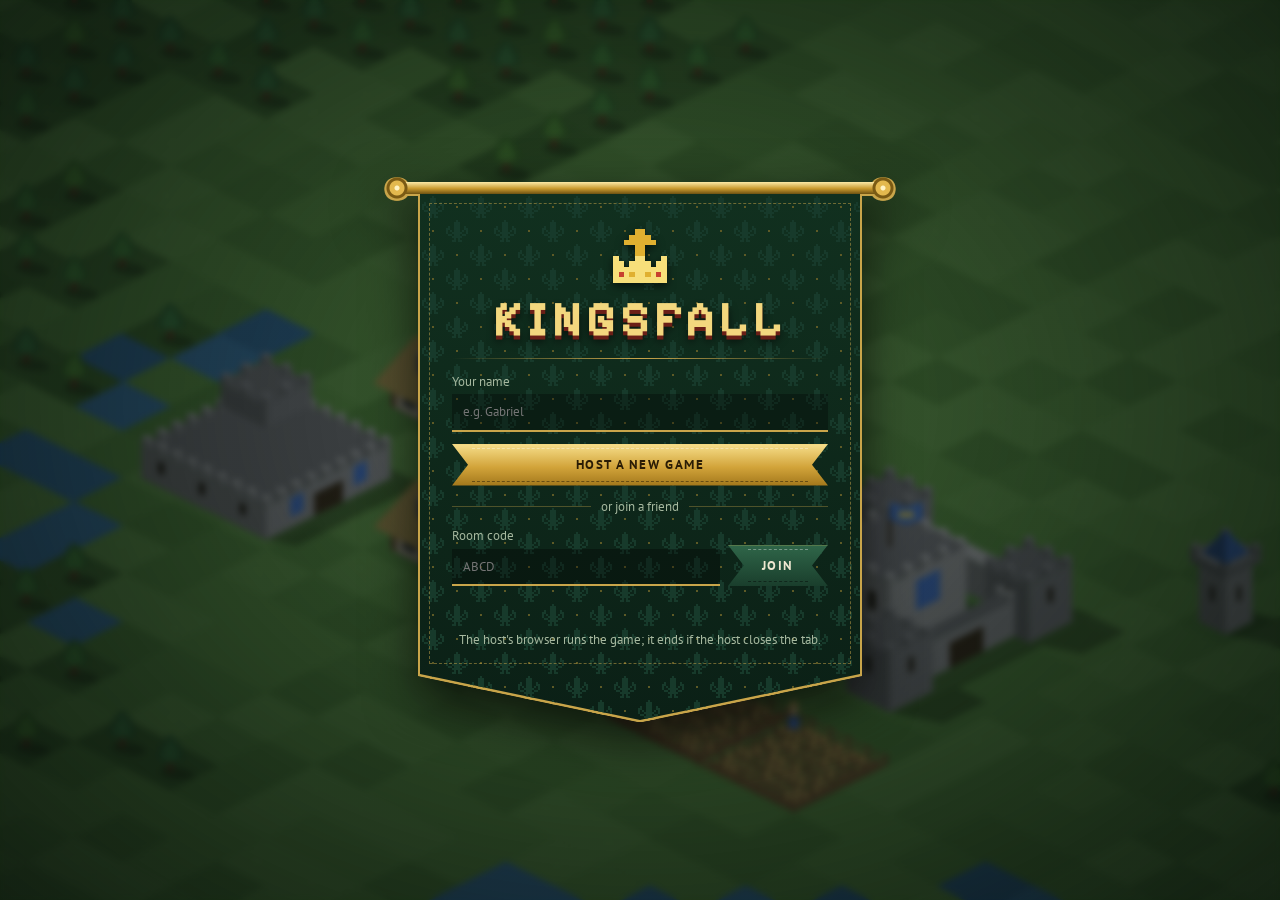
==== commit bd318084: "Update ancientempires game build Co-Authored-By: Claude Opus 5.5 <noreply@anthropic.com> Claude-Sess" ====
--- a/ancientempires/index.html
+++ b/ancientempires/index.html
@@ -6,7 +6,7 @@
   <title>Kingsfall</title>
   <link rel="preconnect" href="https://fonts.googleapis.com">
   <link rel="preconnect" href="https://fonts.gstatic.com" crossorigin>
-  <link rel="stylesheet" href="https://fonts.googleapis.com/css2?family=PT+Sans:wght@400;700&display=swap">
+  <link rel="stylesheet" href="https://fonts.googleapis.com/css2?family=Pixelify+Sans:wght@500;700&family=PT+Sans:wght@400;700&display=swap">
   <style>
     /* Dark green and gold. Everything below is styled through these variables. */
     body {
@@ -210,6 +210,8 @@
     .card .emblem { width: 56px; height: 56px; justify-self: center; margin-bottom: -6px; filter: drop-shadow(0 3px 4px rgba(0, 0, 0, .6)); }
     .card h1 { margin: 0; font-size: 34px; letter-spacing: .2em; text-align: center; color: transparent; background: var(--gold-grad);
       -webkit-background-clip: text; background-clip: text; text-shadow: none; filter: drop-shadow(0 2px 2px rgba(0, 0, 0, .6)); }
+    /* Written in mixed case; designs with capitals turn it into capitals. */
+    .card h1.title { text-transform: uppercase; }
     .card .tagline { text-align: center; color: var(--dim); font-size: 14px; margin-top: -6px; }
     .card .rule { height: 1px; background: linear-gradient(90deg, transparent, var(--trim), transparent); margin: 2px 0; }
     .card label.field { display: grid; gap: 4px; font-size: 13px; color: var(--dim); }
@@ -230,8 +232,53 @@
     #room-host { display: grid; gap: 10px; }
     #room-players { list-style: none; margin: 4px 0; padding: 8px; display: grid; gap: 6px; background: rgba(0, 0, 0, .22); border-radius: 6px;
       border: 1px solid rgba(201, 165, 74, .2); }
-    #room-players li { display: flex; align-items: center; gap: 6px; }
+    #room-players li { display: flex; align-items: center; gap: 5px; min-width: 0; }
+    #room-players select.team { font-size: 12px; padding-left: 6px; }
     #room-players .grow { flex: 1; min-width: 0; overflow: hidden; text-overflow: ellipsis; white-space: nowrap; }
+    /* ---------- Menu card: a heraldic banner hanging from a gold rod ---------- */
+    /* Narrow enough that the rod and its knobs stay on screen. */
+    .card-wrap { position: relative; width: min(440px, calc(100vw - 76px)); margin: 30px 0; }
+    .card-wrap > .card { width: 100%; margin: 0; position: relative; }
+    /* Fields shrink with the card instead of pushing the Join button out of it. */
+    .card input, .card select { min-width: 0; box-sizing: border-box; }
+    .card { grid-template-columns: minmax(0, 1fr); }
+    .card .row { grid-template-columns: minmax(0, 1fr) auto; }
+    .card label.field input { width: 100%; }
+    body[data-menu] .card select { appearance: none; -webkit-appearance: none; padding-right: 30px; cursor: pointer; }
+
+    body[data-menu="1"] .card-wrap { padding-top: 14px; filter: drop-shadow(2px 0 0 #c9a54a) drop-shadow(-2px 0 0 #c9a54a) drop-shadow(0 2px 0 #c9a54a)
+      drop-shadow(0 18px 26px rgba(0, 0, 0, .7)); }
+    body[data-menu="1"] .card-wrap::before { content: ""; position: absolute; z-index: 2; top: 2px; left: -20px; right: -20px; height: 12px; border-radius: 6px;
+      background: linear-gradient(#fbe9a6, #c99a2e 55%, #6e5212); }
+    body[data-menu="1"] .card-wrap::after { content: ""; position: absolute; z-index: 2; top: -3px; left: -34px; right: -34px; height: 22px;
+      background: radial-gradient(circle at 11px 11px, #fff3c4 0 2px, #e3b84e 3px 7px, #7a5a14 8px 10px, transparent 11px),
+        radial-gradient(circle at calc(100% - 11px) 11px, #fff3c4 0 2px, #e3b84e 3px 7px, #7a5a14 8px 10px, transparent 11px); }
+    body[data-menu="1"] .card { border: 0; border-radius: 0; box-shadow: none; padding: 30px 32px 72px;
+      clip-path: polygon(0 0, 100% 0, 100% calc(100% - 46px), 50% 100%, 0 calc(100% - 46px));
+      background: var(--pat-fleur) 0 0 / 48px 48px, linear-gradient(180deg, #11301f, #0b2016); }
+    body[data-menu="1"] .card::before { content: ""; position: absolute; inset: 9px 9px 56px; border: 1px dashed rgba(201, 165, 74, .5); pointer-events: none; }
+    body[data-menu="1"] .card h1 { font-family: "Pixelify Sans", sans-serif; font-weight: 700; font-size: 50px; letter-spacing: .08em; line-height: 1;
+      color: #f3d77e; background: none; -webkit-background-clip: border-box; background-clip: border-box; filter: none;
+      text-shadow: 0 4px 0 #6b1f17, 0 6px 8px rgba(0, 0, 0, .6); }
+    body[data-menu="1"] .card button { position: relative; border: 0; border-radius: 0; box-shadow: none; padding: 12px 34px;
+      clip-path: polygon(0 0, 100% 0, calc(100% - 16px) 50%, 100% 100%, 0 100%, 16px 50%);
+      background: linear-gradient(180deg, #2f6649, #1a3e2c); color: var(--ink); text-transform: uppercase; letter-spacing: .12em; font-size: 13px; font-weight: 700; }
+    body[data-menu="1"] .card button::after { content: ""; position: absolute; inset: 4px 20px; border-top: 1px dashed rgba(255, 255, 255, .35);
+      border-bottom: 1px dashed rgba(0, 0, 0, .4); pointer-events: none; }
+    body[data-menu="1"] .card button.primary { background: linear-gradient(180deg, #f7df8c, #d2a43a 55%, #a2771b); color: #2a1c05; }
+    body[data-menu="1"] .card button:hover { filter: brightness(1.12); transform: translateY(-1px); }
+    body[data-menu="1"] .card li button { clip-path: none; padding: 3px 10px; font-size: 11px; letter-spacing: .04em; }
+    body[data-menu="1"] .card li button::after { display: none; }
+    body[data-menu="1"] .card input, body[data-menu="1"] .card select { background: rgba(0, 0, 0, .3); border: 0; border-bottom: 2px solid #c9a54a; border-radius: 0; }
+    body[data-menu="1"] .card select { background: var(--arrow-shield) right 6px center / 14px 16px no-repeat, rgba(0, 0, 0, .35); border: 1px solid #c9a54a;
+      border-radius: 0 0 12px 12px; padding-right: 28px; }
+    body[data-menu="1"] .card .emblem { width: 64px; height: 64px; }
+    /* Each player has a gem in their colour; a team dropdown shows the gem of the chosen team. */
+    .card .gem { display: inline-block; flex: none; width: 14px; height: 14px; background: var(--gem) center / 14px 14px no-repeat; }
+    body[data-menu="1"] .card select.team { background: var(--gem) right 8px center / 13px 13px no-repeat, rgba(0, 0, 0, .35); padding-right: 30px; }
+
+
+
     #lobby-msg { min-height: 1.4em; color: var(--accent); margin: 0; }
 
     /* Narrower PC windows: a smaller minimap leaves room for six buttons per row. */
@@ -282,9 +329,9 @@
       body[data-bar] #bottom { --map-w: 120px; }
     }
   </style>
-  <script type="module" crossorigin src="./assets/index-D0U5PcLv.js"></script>
+  <script type="module" crossorigin src="./assets/index-CBaV6zdr.js"></script>
 </head>
-<body data-bar="a" data-skin="3">
+<body data-bar="a" data-skin="3" data-menu="1">
   <canvas id="game"></canvas>
   <div id="top" class="bar" hidden>
     <div id="resources"></div>
@@ -362,12 +409,16 @@
     <button id="help-close" type="button" style="margin-top:10px">Close</button>
   </div>
   <div id="waiting" class="screen" style="display:none">
-    <div class="card">
+    <div class="card-wrap"><div class="card">
       <img class="emblem" alt="">
       <h1 id="room-title"></h1>
       <div class="rule"></div>
-      <label class="dim" for="room-link">Invite link</label>
-      <input id="room-link" readonly>
+      <div class="row">
+        <label class="field">Invite link
+          <input id="room-link" readonly>
+        </label>
+        <button id="copy-link-btn" type="button" class="plain">Copy</button>
+      </div>
       <ul id="room-players"></ul>
       <label class="check">Map size
         <select id="size-select">
@@ -381,17 +432,15 @@
       <div id="room-host" hidden>
         <button id="start-btn" type="button" class="primary">Start game</button>
         <button id="add-ai-btn" type="button" class="plain">Add computer opponent</button>
-        <button id="add-test-btn" type="button" class="plain">Add test opponent (you play both sides)</button>
       </div>
       <p id="room-wait" class="dim" hidden>Waiting for the host to start the game…</p>
       <button id="leave-btn" type="button" class="plain">Leave</button>
-    </div>
+    </div></div>
   </div>
   <div id="lobby">
-    <form id="lobby-form" class="card" autocomplete="off">
+    <div class="card-wrap"><form id="lobby-form" class="card" autocomplete="off">
       <img class="emblem" alt="">
-      <h1>KINGSFALL</h1>
-      <p class="tagline">Build a realm. Protect your king.</p>
+      <h1 class="title">Kingsfall</h1>
       <div class="rule"></div>
       <label class="field">Your name
         <input id="name" placeholder="e.g. Gabriel" maxlength="16" required>
@@ -406,7 +455,7 @@
       </div>
       <p id="lobby-msg" role="status"></p>
       <p class="fine">The host's browser runs the game; it ends if the host closes the tab.</p>
-    </form>
+    </form></div>
   </div>
 </body>
 </html>
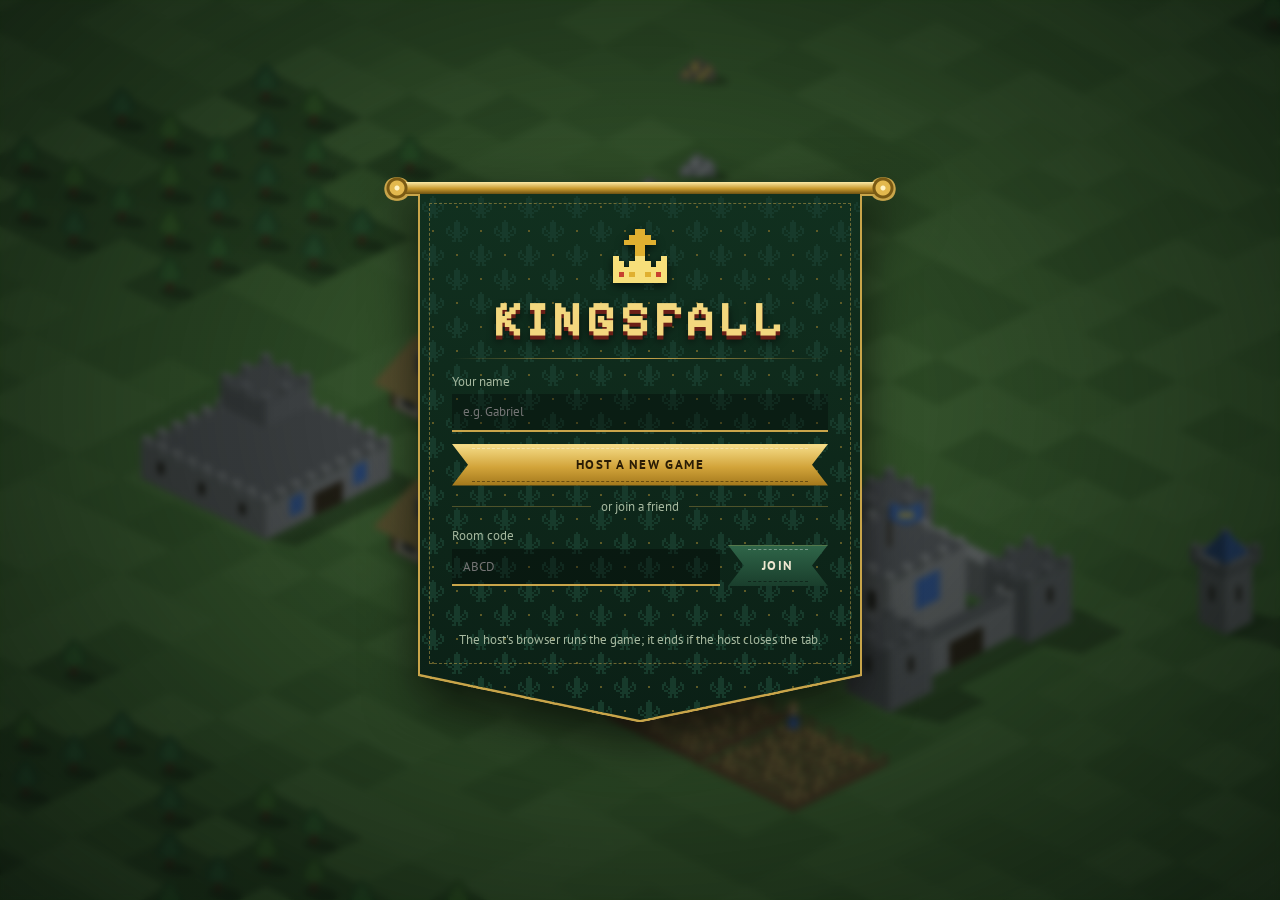
==== commit d134f8d2: "Update ancientempires game build Co-Authored-By: Claude Opus 5.5 <noreply@anthropic.com> Claude-Sess" ====
--- a/ancientempires/index.html
+++ b/ancientempires/index.html
@@ -56,13 +56,16 @@
       overflow-x: auto; scrollbar-width: none; }
     #top::-webkit-scrollbar { display: none; }
     #resources { display: flex; gap: 6px; align-items: center; }
-    .stat { display: inline-flex; align-items: center; gap: 4px; padding: 1px 8px 1px 3px; background: var(--slot); border-radius: 4px;
+    /* Every chip in the top bar is the same height, so text-only ones (age, clock) are centred like the rest. */
+    .stat { display: inline-flex; align-items: center; gap: 4px; height: 28px; box-sizing: border-box; padding: 0 8px 0 3px; background: var(--slot); border-radius: 4px;
       border: 1px solid var(--btn-lo); }
     .stat img { width: 24px; height: 24px; }
     .stat b { font-size: 16px; min-width: 2ch; }
     .stat small { color: var(--dim); font-size: 11px; }
     .stat.warn b { color: #d8301f; }
     .stat.age b { color: var(--accent); min-width: 0; }
+    .stat:not(:has(img)) { padding: 0 10px; }
+    .stat b { line-height: 1; }
     #players { margin-left: auto; display: flex; gap: 10px; align-items: center; }
     .chip { display: inline-block; width: 11px; height: 11px; margin-right: 5px; border: 1px solid var(--edge); }
     #menu-btn { flex: none; position: sticky; right: 0; }
@@ -77,7 +80,7 @@
     /* ---------- Lettering and buttons: a plain readable font, buttons recessed into the panel. ---------- */
     body[data-skin] { --title-font: var(--font); --num-font: var(--font); font-variant: normal; }
     body[data-skin] #sel-name, body[data-skin] #d-title { font-weight: 600; letter-spacing: 0; }
-    body[data-skin] #d-body { font-size: 14px; line-height: 1.4; }
+    body[data-skin] #d-body { font-size: 13.5px; line-height: 1.3; }
     body[data-skin] #actions { gap: 3px; }
     body[data-skin] #actions button { border-radius: 4px; transition: background-color .12s, box-shadow .12s, border-color .12s; }
     body[data-skin] #actions button:active { transform: none; }
@@ -148,7 +151,7 @@
     #d-cost .res img { width: 17px; height: 17px; }
     #d-stats { display: flex; flex-wrap: wrap; gap: 3px 14px; font-size: 13px; color: var(--dim); }
     #d-body { font-size: 13px; line-height: 1.35; overflow-y: auto; scrollbar-width: thin; }
-    #d-body p { margin: 0 0 3px; }
+    #d-body p { margin: 0 0 2px; }
     #d-body p.warn { color: #ff8a70; }
     /* Buttons beside the minimap that find units with nothing to do. */
     #idle { grid-area: idle; align-self: center; display: flex; flex-direction: column; gap: 6px; }
@@ -164,7 +167,8 @@
     #minimap { width: var(--map-w, 300px); height: calc(var(--map-w, 300px) / 2); cursor: pointer; background: #0b0e0a; image-rendering: pixelated; touch-action: none; }
 
     /* Square command tiles on the left, the selection in the middle, details, then the map. */
-    body[data-bar="a"] #bottom { --bar-h: 236px; --map-w: 300px;
+    /* The minimap takes the full height of the bar on wide screens (canvas 420 × 210 inside the 236px bar). */
+    body[data-bar="a"] #bottom { --bar-h: 236px; --map-w: 420px;
       grid-template-columns: auto minmax(230px, 290px) minmax(220px, 1fr) auto auto; grid-template-areas: "actions sel details idle map"; }
     body[data-bar="a"] #actions { display: grid; grid-template-columns: repeat(6, 58px); grid-auto-rows: 58px; gap: 4px; }
     /* Icon-only tiles as in classic strategy games; name, cost and effect are in the details box. */
@@ -282,8 +286,12 @@
     #lobby-msg { min-height: 1.4em; color: var(--accent); margin: 0; }
 
     /* Narrower PC windows: a smaller minimap leaves room for six buttons per row. */
+    @media (max-width: 1400px) {
+      body[data-bar] #bottom { --map-w: 360px; }
+    }
     @media (max-width: 1300px) {
-      body[data-bar] #bottom { --map-w: 240px; }
+      body[data-bar] #bottom { --map-w: 270px; }
+      body[data-bar="a"] #bottom { grid-template-columns: auto minmax(200px, 250px) minmax(190px, 1fr) auto auto; }
     }
     @media (max-width: 1100px) {
       /* Narrow windows: the selection sits above the details. */
@@ -329,7 +337,7 @@
       body[data-bar] #bottom { --map-w: 120px; }
     }
   </style>
-  <script type="module" crossorigin src="./assets/index-CBaV6zdr.js"></script>
+  <script type="module" crossorigin src="./assets/index-BdQQbdW4.js"></script>
 </head>
 <body data-bar="a" data-skin="3" data-menu="1">
   <canvas id="game"></canvas>
@@ -399,13 +407,17 @@
     Press and hold to look at something without giving an order<br>
     <b>Keys</b><br>
     X stop · Delete destroys your selection · Shift + 1–9 stores a group, 1–9 selects it<br>
-    . next idle villager · , all idle soldiers (or the two buttons next to the minimap) · Space jumps to the last attack on you<br>
+    . next idle villager (double-click its button for all of them) · , all idle soldiers · Space jumps to the last attack on you<br>
+    T gives the selected villagers the same job as the villager you gave an order last<br>
+    Shift while placing buildings puts them on the villagers' list: they build one after the other<br>
     Groups walk in formation at the pace of their slowest member; fields can be walked over.<br>
     Enter chat · F fullscreen · M sound · H or Esc closes this<br>
     <b>Good to know</b><br>
     Build a mill, lumber camp or mining camp next to food, wood, gold or stone so villagers walk less.<br>
     Walls are dragged out as a line and block everyone; a gate lets you and your allies through.<br>
-    Right-click the castle with your king to shelter him. Lose your king and you are out.<br>
+    Right-click the town centre or castle with your king, or with empty-handed villagers, to shelter them inside; a flag shows someone is in.<br>
+    Monks (from the monastery) heal friends on their own; right-click an enemy unit with a monk to win it over.<br>
+    Lose your king and you are out. The population limit is set by the host before the game.<br>
     <button id="help-close" type="button" style="margin-top:10px">Close</button>
   </div>
   <div id="waiting" class="screen" style="display:none">
@@ -427,6 +439,14 @@
           <option value="large">Large (112 × 112)</option>
         </select>
       </label>
+      <label class="check">Population limit
+        <select id="pop-select">
+          <option value="50">50</option>
+          <option value="100">100</option>
+          <option value="150">150</option>
+          <option value="200">200</option>
+        </select>
+      </label>
       <label class="check"><input id="quick-box" type="checkbox"> Quick start (more resources and villagers)</label>
       <p id="room-hint" class="dim"></p>
       <div id="room-host" hidden>
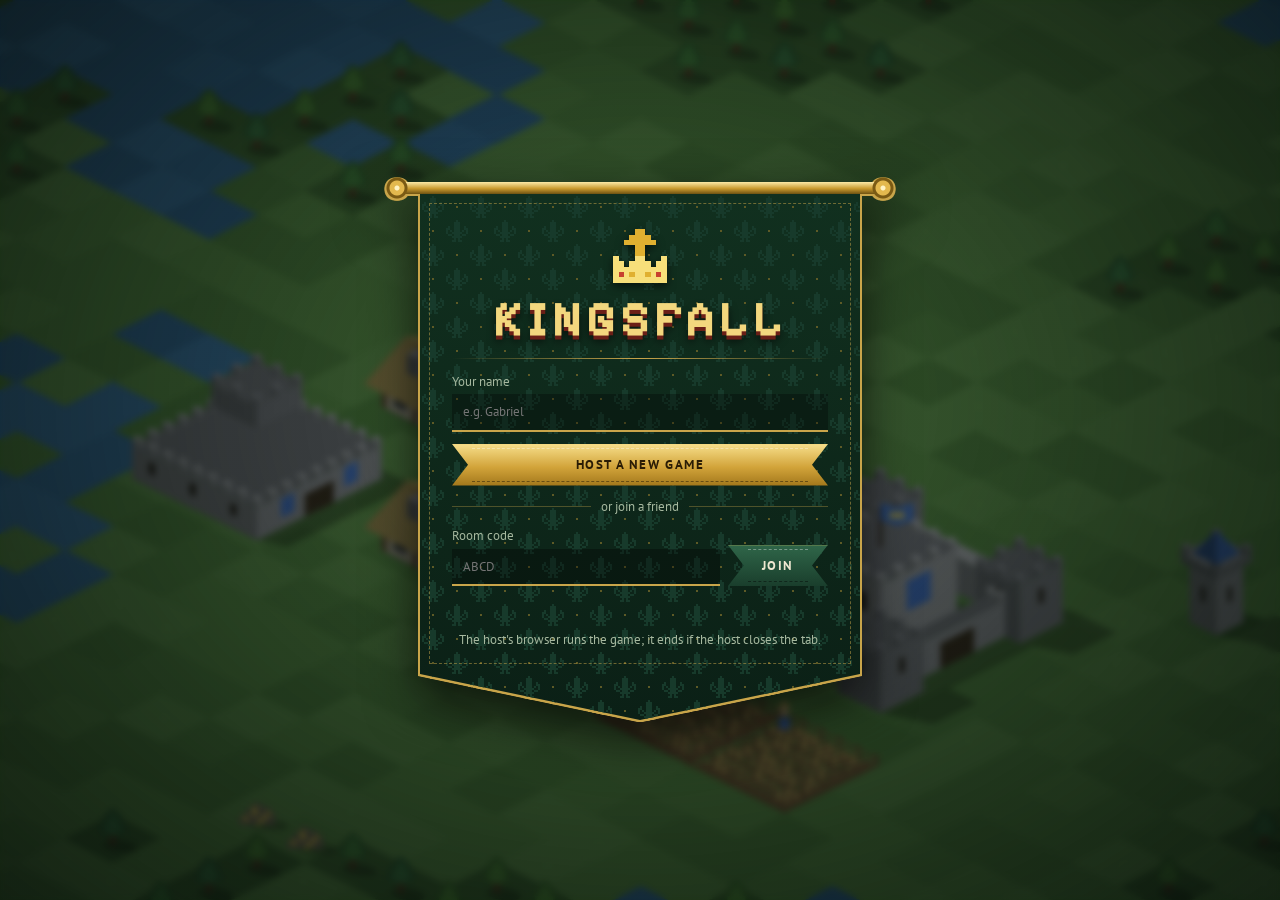
==== commit 6b375d75: "Move the game to /kingsfall/ and forward the old /ancientempires/ address Co-Authored-By: Claude Opu" ====
--- a/ancientempires/index.html
+++ b/ancientempires/index.html
@@ -2,480 +2,15 @@
 <html lang="en">
 <head>
   <meta charset="utf-8">
-  <meta name="viewport" content="width=device-width, initial-scale=1, maximum-scale=1, user-scalable=no, viewport-fit=cover">
-  <title>Kingsfall</title>
-  <link rel="preconnect" href="https://fonts.googleapis.com">
-  <link rel="preconnect" href="https://fonts.gstatic.com" crossorigin>
-  <link rel="stylesheet" href="https://fonts.googleapis.com/css2?family=Pixelify+Sans:wght@500;700&family=PT+Sans:wght@400;700&display=swap">
-  <style>
-    /* Dark green and gold. Everything below is styled through these variables. */
-    body {
-      --font: Georgia, "Times New Roman", serif;
-      --page: #0a1510;
-      --bar: linear-gradient(180deg, #1b3a2a, #122b1f);
-      --grain: linear-gradient(transparent, transparent);
-      --grain-size: auto;
-      --plain: #0f241a;
-      --edge: #06100b;
-      --trim: #c9a54a;
-      --ink: #efe8d0;
-      --dim: #a6b89f;
-      --accent: #e8c25a;
-      --btn: linear-gradient(180deg, #24513b, #173828);
-      --btn-edge: #08160f;
-      --btn-ink: #f3ecd4;
-      --btn-hi: rgba(232, 194, 90, .25);
-      --btn-lo: rgba(0, 0, 0, .5);
-      --slot: rgba(0, 0, 0, .3);
-      --caps: normal;
-      --gold-grad: linear-gradient(180deg, #f3d77e, #c99a2e);
-    }
-
-    html, body { margin: 0; height: 100%; overflow: hidden; background: var(--page); color: var(--ink);
-      font: 15px/1.35 var(--font); font-variant: var(--caps); user-select: none; -webkit-user-select: none;
-      -webkit-tap-highlight-color: transparent; overscroll-behavior: none; }
-    canvas#game { display: block; width: 100vw; height: 100vh; height: 100dvh; cursor: crosshair; image-rendering: pixelated; touch-action: none; }
-    img { image-rendering: pixelated; }
-
-    /* A framed panel: textured face, dark edge, a thin trim line inside it. */
-    .bar, .frame, .card { background: var(--grain), var(--bar); background-size: var(--grain-size), auto; color: var(--ink);
-      border: 3px solid var(--edge); box-shadow: inset 0 0 0 1px var(--trim), 0 3px 10px rgba(0, 0, 0, .45); }
-    .bar { position: fixed; left: 0; right: 0; }
-    .dim { color: var(--dim); }
-
-    button { font: inherit; font-variant: var(--caps); color: var(--btn-ink); background: var(--btn); border: 2px solid var(--btn-edge);
-      border-radius: 4px; padding: 5px 12px; cursor: pointer; box-shadow: inset 0 1px 0 var(--btn-hi), inset 0 -2px 0 var(--btn-lo); }
-    button:hover { filter: brightness(1.12); }
-    button:active { transform: translateY(1px); box-shadow: inset 0 2px 3px var(--btn-lo); }
-    button:disabled { opacity: .45; cursor: default; filter: none; }
-    input, select { font: inherit; color: var(--ink); background: var(--slot); border: 2px solid var(--btn-edge); border-radius: 4px; padding: 6px 8px; }
-    select option { color: #222; background: #fff; }
-
-    /* Top bar: what you have. */
-    #top { top: 0; border-width: 0 0 2px; border-color: var(--trim); box-shadow: 0 3px 12px rgba(0, 0, 0, .5); padding: 4px 8px; display: flex; gap: 10px; align-items: center; white-space: nowrap;
-      overflow-x: auto; scrollbar-width: none; }
-    #top::-webkit-scrollbar { display: none; }
-    #resources { display: flex; gap: 6px; align-items: center; }
-    /* Every chip in the top bar is the same height, so text-only ones (age, clock) are centred like the rest. */
-    .stat { display: inline-flex; align-items: center; gap: 4px; height: 28px; box-sizing: border-box; padding: 0 8px 0 3px; background: var(--slot); border-radius: 4px;
-      border: 1px solid var(--btn-lo); }
-    .stat img { width: 24px; height: 24px; }
-    .stat b { font-size: 16px; min-width: 2ch; }
-    .stat small { color: var(--dim); font-size: 11px; }
-    .stat.warn b { color: #d8301f; }
-    .stat.age b { color: var(--accent); min-width: 0; }
-    .stat:not(:has(img)) { padding: 0 10px; }
-    .stat b { line-height: 1; }
-    #players { margin-left: auto; display: flex; gap: 10px; align-items: center; }
-    .chip { display: inline-block; width: 11px; height: 11px; margin-right: 5px; border: 1px solid var(--edge); }
-    #menu-btn { flex: none; position: sticky; right: 0; }
-    #menu { position: fixed; top: 44px; right: 8px; padding: 10px; display: grid; gap: 6px; z-index: 5; min-width: 190px; }
-    #menu[hidden], #host-tools[hidden] { display: none; }
-    #host-tools { display: grid; gap: 6px; }
-
-    /* Numbers always use full-height, even-width digits, whatever the font, so amounts are easy to read. */
-    .stat b, .res, .st, #hpbar span, #d-cost, #d-stats, #queue, #sel-sub, .stat small { font-variant-numeric: lining-nums tabular-nums;
-      font-family: var(--num-font, var(--font)); }
-
-    /* ---------- Lettering and buttons: a plain readable font, buttons recessed into the panel. ---------- */
-    body[data-skin] { --title-font: var(--font); --num-font: var(--font); font-variant: normal; }
-    body[data-skin] #sel-name, body[data-skin] #d-title { font-weight: 600; letter-spacing: 0; }
-    body[data-skin] #d-body { font-size: 13.5px; line-height: 1.3; }
-    body[data-skin] #actions { gap: 3px; }
-    body[data-skin] #actions button { border-radius: 4px; transition: background-color .12s, box-shadow .12s, border-color .12s; }
-    body[data-skin] #actions button:active { transform: none; }
-
-
-
-    /* Buttons are slots pressed into the panel that lift a little when pointed at. */
-    body[data-skin="3"] { --font: "PT Sans", "Segoe UI", system-ui, sans-serif; font-size: 15px; }
-    body[data-skin="3"] #actions button { background: #0b1d15; border: 0;
-      box-shadow: inset 0 2px 4px rgba(0, 0, 0, .7), inset 0 -1px 0 rgba(255, 220, 160, .08); }
-    body[data-skin="3"] #actions button:hover { filter: none; background: #173527; box-shadow: 0 1px 0 rgba(232, 194, 90, .14), 0 2px 5px rgba(0, 0, 0, .5); }
-    body[data-skin="3"] #actions button.focus { outline: 0; background: #1d3e2e; box-shadow: inset 0 0 0 1px var(--accent), 0 2px 5px rgba(0, 0, 0, .5); }
-
-    /* Menu and lobby buttons follow quietly too. */
-    body[data-skin] button:not(#actions button):not(#group button) { box-shadow: inset 0 1px 0 rgba(232, 194, 90, .2); }
-
-    /* ---------- Bottom bar ----------------------------------------------------------------------
-       Command tiles (#actions), the selection card (#sel), a details box (#details) and the minimap. */
-    #bottom { bottom: 0; height: var(--bar-h, 236px); display: grid; gap: 10px; padding: 8px 10px; box-sizing: border-box;
-      border: 0; border-top: 2px solid var(--trim);
-      background: linear-gradient(180deg, #153225, var(--plain) 40%);
-      box-shadow: inset 0 1px 0 rgba(0, 0, 0, .6), 0 -4px 14px rgba(0, 0, 0, .5); }
-    /* A recessed area inside the bar. */
-    .well { background: rgba(0, 0, 0, .26); border: 1px solid #050d09; border-radius: 4px;
-      box-shadow: inset 0 2px 5px rgba(0, 0, 0, .55), 0 0 0 1px rgba(201, 165, 74, .2); box-sizing: border-box; min-width: 0; min-height: 0; }
-    #sel { grid-area: sel; display: flex; gap: 10px; padding: 8px; overflow: hidden; }
-    #portrait { flex: none; width: 84px; height: 84px; background: rgba(0, 0, 0, .3); border: 2px solid var(--edge);
-      box-shadow: inset 0 0 0 1px var(--trim); border-radius: 4px; }
-    #sel-text { flex: 1; min-width: 0; display: flex; flex-direction: column; gap: 4px; }
-    #sel-name, #d-title, .card h1, #help h2, #banner { font-family: var(--title-font, var(--font)); }
-    #sel-name { font-size: 18px; line-height: 21px; color: var(--accent); white-space: nowrap; overflow: hidden; text-overflow: ellipsis; }
-    #sel-sub { font-size: 12.5px; line-height: 15px; color: var(--dim); white-space: nowrap; overflow: hidden; text-overflow: ellipsis; min-height: 15px; }
-    #hpbar { position: relative; height: 15px; background: #2a0c0c; border: 1px solid #000; border-radius: 3px; overflow: hidden; flex: none; }
-    #hpbar i { position: absolute; left: 0; top: 0; bottom: 0; background: linear-gradient(#7fe07a, #2f9a3a); }
-    #hpbar.build i { background: linear-gradient(#f5d56a, #c99a2a); }
-    #hpbar span { position: relative; display: block; font-size: 11px; line-height: 15px; text-align: center; color: #fff; text-shadow: 0 1px 1px #000; }
-    #sel-stats { display: flex; flex-wrap: wrap; gap: 3px 12px; font-size: 13.5px; }
-    .st { display: inline-flex; align-items: center; gap: 4px; white-space: nowrap; }
-    .st img { width: 16px; height: 16px; }
-    #queue { display: flex; gap: 4px; flex-wrap: wrap; }
-    #queue .slot { position: relative; width: 32px; height: 32px; background: rgba(0, 0, 0, .35); border: 1px solid var(--trim); border-radius: 3px; }
-    #queue .slot img { width: 30px; height: 30px; }
-    #queue .slot i { position: absolute; left: 0; bottom: 0; height: 4px; background: #6ab0ff; }
-    #group { display: flex; flex-wrap: wrap; gap: 3px; align-content: flex-start; overflow: hidden; }
-    #group button { position: relative; width: 34px; height: 36px; padding: 0; border-radius: 3px; }
-    #group button img { width: 30px; height: 30px; }
-    #group button i { position: absolute; left: 2px; bottom: 2px; height: 3px; max-width: calc(100% - 4px); }
-
-    #actions { grid-area: actions; display: flex; flex-wrap: wrap; align-content: flex-start; gap: 5px; overflow-y: auto; scrollbar-width: thin; padding: 6px; }
-    #actions button { box-sizing: border-box; position: relative; overflow: hidden; padding: 2px 3px 3px; display: flex; flex-direction: column;
-      align-items: center; justify-content: flex-start; font-size: 11.5px; line-height: 14px; }
-    #actions button img.pic { flex: none; }
-    #actions button .lbl { flex: none; display: block; width: 100%; height: 14px; text-align: center; overflow: hidden; white-space: nowrap; text-overflow: ellipsis; }
-    #actions button .cost { flex: none; display: flex; justify-content: center; gap: 4px; align-items: center; height: 16px; line-height: 16px;
-      width: 100%; white-space: nowrap; overflow: hidden; font-size: 11px; }
-    .res { display: inline-flex; align-items: center; gap: 2px; white-space: nowrap; }
-    .res img { box-sizing: border-box; width: 14px; height: 14px; background: #eadfbd; border-radius: 3px; padding: 1px; }
-    .res.short { color: #ff8a70; }
-    #actions button.poor img.pic { filter: saturate(.4) brightness(.8); }
-    #actions button.locked { opacity: .4; }
-    #actions button.focus { outline: 2px solid var(--accent); outline-offset: -2px; }
-
-    #details { grid-area: details; padding: 8px 12px; display: flex; flex-direction: column; gap: 5px; overflow: hidden; }
-    #d-title { display: flex; align-items: center; gap: 8px; font-size: 17px; line-height: 21px; color: var(--accent); }
-    #d-title img { width: 28px; height: 28px; flex: none; }
-    #d-title span { white-space: nowrap; overflow: hidden; text-overflow: ellipsis; }
-    #d-cost { display: flex; flex-wrap: wrap; gap: 4px 12px; align-items: center; font-size: 14px; }
-    #d-cost .res img { width: 17px; height: 17px; }
-    #d-stats { display: flex; flex-wrap: wrap; gap: 3px 14px; font-size: 13px; color: var(--dim); }
-    #d-body { font-size: 13px; line-height: 1.35; overflow-y: auto; scrollbar-width: thin; }
-    #d-body p { margin: 0 0 2px; }
-    #d-body p.warn { color: #ff8a70; }
-    /* Buttons beside the minimap that find units with nothing to do. */
-    #idle { grid-area: idle; align-self: center; display: flex; flex-direction: column; gap: 6px; }
-    #idle button { position: relative; width: 56px; height: 56px; padding: 0; display: grid; place-items: center; border-radius: 4px;
-      background: #0b1d15; border: 0; box-shadow: inset 0 2px 4px rgba(0, 0, 0, .7), inset 0 -1px 0 rgba(232, 194, 90, .1); }
-    #idle button:hover { filter: none; background: #173527; box-shadow: 0 1px 0 rgba(232, 194, 90, .14), 0 2px 5px rgba(0, 0, 0, .5); }
-    #idle img { width: 40px; height: 40px; }
-    #idle b { position: absolute; right: 2px; bottom: 1px; min-width: 16px; padding: 0 3px; border-radius: 8px; font-size: 12px; line-height: 16px;
-      text-align: center; color: #1b120a; background: var(--accent); font-variant-numeric: lining-nums tabular-nums; }
-    #idle button.none { opacity: .45; }
-    #idle button.none b { display: none; }
-    #map-frame { grid-area: map; align-self: center; padding: 3px; background: var(--edge); box-shadow: 0 0 0 1px var(--trim); border-radius: 3px; line-height: 0; }
-    #minimap { width: var(--map-w, 300px); height: calc(var(--map-w, 300px) / 2); cursor: pointer; background: #0b0e0a; image-rendering: pixelated; touch-action: none; }
-
-    /* Square command tiles on the left, the selection in the middle, details, then the map. */
-    /* The minimap takes the full height of the bar on wide screens (canvas 420 × 210 inside the 236px bar). */
-    body[data-bar="a"] #bottom { --bar-h: 236px; --map-w: 420px;
-      grid-template-columns: auto minmax(230px, 290px) minmax(220px, 1fr) auto auto; grid-template-areas: "actions sel details idle map"; }
-    body[data-bar="a"] #actions { display: grid; grid-template-columns: repeat(6, 58px); grid-auto-rows: 58px; gap: 4px; }
-    /* Icon-only tiles as in classic strategy games; name, cost and effect are in the details box. */
-    body[data-bar="a"] #actions button { width: 58px; height: 58px; padding: 0; justify-content: center; }
-    body[data-bar="a"] #actions button img.pic { width: 46px; height: 46px; }
-    body[data-bar="a"] #actions button .lbl, body[data-bar="a"] #actions button .cost { display: none; }
-    body[data-bar="a"] #actions button.poor::after { content: ""; position: absolute; inset: 0; background: rgba(200, 40, 20, .28); }
-    body[data-bar="a"] #actions button.locked::before { content: ""; position: absolute; right: 2px; bottom: 2px; width: 16px; height: 16px;
-      background: var(--lock-icon) center / contain no-repeat; }
-    body[data-bar="a"] #sel { flex-direction: column; gap: 6px; }
-    body[data-bar="a"] #sel > .head { display: flex; gap: 10px; }
-    body[data-bar="a"] #portrait { width: 64px; height: 64px; }
-
-    /* 64px = 2 + 2 + icon 26 + name 14 + cost 16 + 2 + 2: three full rows fit. */
-
-    /* 70px = 2 + icon disc 36 + 2 + name 14 + cost 16, with no box drawn around it: two full rows fit. */
-
-    #touch-tools { position: fixed; right: 8px; bottom: calc(var(--bottom-h, 236px) + 8px); display: flex; gap: 6px; }
-    #touch-tools[hidden] { display: none; }
-    #touch-tools button.on { outline: 3px solid var(--accent); }
-
-    #banner { position: fixed; top: 64px; left: 50%; transform: translateX(-50%); padding: 10px 24px; font-size: 19px; pointer-events: none;
-      text-align: center; max-width: calc(100vw - 32px); }
-    #toast { position: fixed; top: 52px; right: 10px; padding: 6px 12px; border-color: #b3261a; }
-    #chat-log { position: fixed; top: 52px; left: 10px; display: grid; gap: 2px; pointer-events: none; max-width: 60vw; color: #fff;
-      text-shadow: 0 1px 2px #000; font-variant: normal; }
-    #chat-log div { background: rgba(0, 0, 0, .5); padding: 1px 8px; border-radius: 3px; }
-    #chat-input { position: fixed; bottom: calc(var(--bottom-h, 226px) + 10px); left: 10px; width: min(460px, calc(100vw - 20px)); box-sizing: border-box;
-      background: var(--page); color: #fff; font-variant: normal; }
-    #help { position: fixed; top: 50%; left: 50%; transform: translate(-50%, -50%); padding: 16px 22px; line-height: 1.6;
-      width: min(600px, calc(100vw - 24px)); max-height: calc(100dvh - 24px); overflow-y: auto; box-sizing: border-box; z-index: 6; }
-    #help h2 { margin: 0 0 8px; font-size: 19px; color: var(--accent); }
-    [hidden] { display: none !important; }
-
-    /* Start screen and waiting room. */
-    /* Start menu and waiting room: a framed card over a darkened, blurred view of a map. */
-    #lobby, .screen { position: fixed; inset: 0; display: grid; place-items: center; overflow-y: auto; z-index: 4;
-      background: radial-gradient(ellipse at 50% 45%, rgba(6, 16, 11, .35), rgba(4, 10, 7, .82));
-      -webkit-backdrop-filter: blur(3px) saturate(.85); backdrop-filter: blur(3px) saturate(.85); }
-    .card { display: grid; gap: 12px; width: min(430px, calc(100vw - 24px)); padding: 26px 28px 22px; box-sizing: border-box; margin: 16px 0;
-      background: linear-gradient(180deg, rgba(22, 48, 35, .95), rgba(11, 27, 19, .96)); border: 1px solid var(--trim); border-radius: 10px;
-      box-shadow: 0 0 0 4px rgba(6, 16, 11, .7), 0 0 0 5px rgba(201, 165, 74, .35), 0 24px 70px rgba(0, 0, 0, .65); }
-    .card .emblem { width: 56px; height: 56px; justify-self: center; margin-bottom: -6px; filter: drop-shadow(0 3px 4px rgba(0, 0, 0, .6)); }
-    .card h1 { margin: 0; font-size: 34px; letter-spacing: .2em; text-align: center; color: transparent; background: var(--gold-grad);
-      -webkit-background-clip: text; background-clip: text; text-shadow: none; filter: drop-shadow(0 2px 2px rgba(0, 0, 0, .6)); }
-    /* Written in mixed case; designs with capitals turn it into capitals. */
-    .card h1.title { text-transform: uppercase; }
-    .card .tagline { text-align: center; color: var(--dim); font-size: 14px; margin-top: -6px; }
-    .card .rule { height: 1px; background: linear-gradient(90deg, transparent, var(--trim), transparent); margin: 2px 0; }
-    .card label.field { display: grid; gap: 4px; font-size: 13px; color: var(--dim); }
-    .card input, .card select { background: rgba(0, 0, 0, .35); border: 1px solid rgba(201, 165, 74, .45); border-radius: 6px; padding: 9px 11px; }
-    .card input:focus, .card select:focus { outline: none; border-color: var(--accent); box-shadow: 0 0 0 2px rgba(232, 194, 90, .25); }
-    .card p { margin: 0; }
-    .card button { padding: 10px 14px; font-size: 16px; border-radius: 6px; }
-    .card button.primary { background: var(--gold-grad); color: #1d1606; border-color: #7a5a14; font-weight: 700;
-      box-shadow: inset 0 1px 0 rgba(255, 255, 255, .5), 0 2px 6px rgba(0, 0, 0, .5); }
-    .card button.plain { background: rgba(0, 0, 0, .25); border: 1px solid rgba(201, 165, 74, .45); color: var(--ink); font-size: 14px; box-shadow: none; }
-    .card .row { display: grid; grid-template-columns: 1fr auto; gap: 8px; align-items: end; }
-    .card .or { display: grid; grid-template-columns: 1fr auto 1fr; gap: 10px; align-items: center; color: var(--dim); font-size: 13px; }
-    .card .or::before, .card .or::after { content: ""; height: 1px; background: rgba(201, 165, 74, .35); }
-    .card .fine { font-size: 12.5px; color: var(--dim); text-align: center; }
-    .card li button { padding: 2px 8px; font-size: 12px; }
-    .card select { padding: 4px 8px; font-size: 13px; }
-    .card .check { display: flex; align-items: center; gap: 8px; }
-    #room-host { display: grid; gap: 10px; }
-    #room-players { list-style: none; margin: 4px 0; padding: 8px; display: grid; gap: 6px; background: rgba(0, 0, 0, .22); border-radius: 6px;
-      border: 1px solid rgba(201, 165, 74, .2); }
-    #room-players li { display: flex; align-items: center; gap: 5px; min-width: 0; }
-    #room-players select.team { font-size: 12px; padding-left: 6px; }
-    #room-players .grow { flex: 1; min-width: 0; overflow: hidden; text-overflow: ellipsis; white-space: nowrap; }
-    /* ---------- Menu card: a heraldic banner hanging from a gold rod ---------- */
-    /* Narrow enough that the rod and its knobs stay on screen. */
-    .card-wrap { position: relative; width: min(440px, calc(100vw - 76px)); margin: 30px 0; }
-    .card-wrap > .card { width: 100%; margin: 0; position: relative; }
-    /* Fields shrink with the card instead of pushing the Join button out of it. */
-    .card input, .card select { min-width: 0; box-sizing: border-box; }
-    .card { grid-template-columns: minmax(0, 1fr); }
-    .card .row { grid-template-columns: minmax(0, 1fr) auto; }
-    .card label.field input { width: 100%; }
-    body[data-menu] .card select { appearance: none; -webkit-appearance: none; padding-right: 30px; cursor: pointer; }
-
-    body[data-menu="1"] .card-wrap { padding-top: 14px; filter: drop-shadow(2px 0 0 #c9a54a) drop-shadow(-2px 0 0 #c9a54a) drop-shadow(0 2px 0 #c9a54a)
-      drop-shadow(0 18px 26px rgba(0, 0, 0, .7)); }
-    body[data-menu="1"] .card-wrap::before { content: ""; position: absolute; z-index: 2; top: 2px; left: -20px; right: -20px; height: 12px; border-radius: 6px;
-      background: linear-gradient(#fbe9a6, #c99a2e 55%, #6e5212); }
-    body[data-menu="1"] .card-wrap::after { content: ""; position: absolute; z-index: 2; top: -3px; left: -34px; right: -34px; height: 22px;
-      background: radial-gradient(circle at 11px 11px, #fff3c4 0 2px, #e3b84e 3px 7px, #7a5a14 8px 10px, transparent 11px),
-        radial-gradient(circle at calc(100% - 11px) 11px, #fff3c4 0 2px, #e3b84e 3px 7px, #7a5a14 8px 10px, transparent 11px); }
-    body[data-menu="1"] .card { border: 0; border-radius: 0; box-shadow: none; padding: 30px 32px 72px;
-      clip-path: polygon(0 0, 100% 0, 100% calc(100% - 46px), 50% 100%, 0 calc(100% - 46px));
-      background: var(--pat-fleur) 0 0 / 48px 48px, linear-gradient(180deg, #11301f, #0b2016); }
-    body[data-menu="1"] .card::before { content: ""; position: absolute; inset: 9px 9px 56px; border: 1px dashed rgba(201, 165, 74, .5); pointer-events: none; }
-    body[data-menu="1"] .card h1 { font-family: "Pixelify Sans", sans-serif; font-weight: 700; font-size: 50px; letter-spacing: .08em; line-height: 1;
-      color: #f3d77e; background: none; -webkit-background-clip: border-box; background-clip: border-box; filter: none;
-      text-shadow: 0 4px 0 #6b1f17, 0 6px 8px rgba(0, 0, 0, .6); }
-    body[data-menu="1"] .card button { position: relative; border: 0; border-radius: 0; box-shadow: none; padding: 12px 34px;
-      clip-path: polygon(0 0, 100% 0, calc(100% - 16px) 50%, 100% 100%, 0 100%, 16px 50%);
-      background: linear-gradient(180deg, #2f6649, #1a3e2c); color: var(--ink); text-transform: uppercase; letter-spacing: .12em; font-size: 13px; font-weight: 700; }
-    body[data-menu="1"] .card button::after { content: ""; position: absolute; inset: 4px 20px; border-top: 1px dashed rgba(255, 255, 255, .35);
-      border-bottom: 1px dashed rgba(0, 0, 0, .4); pointer-events: none; }
-    body[data-menu="1"] .card button.primary { background: linear-gradient(180deg, #f7df8c, #d2a43a 55%, #a2771b); color: #2a1c05; }
-    body[data-menu="1"] .card button:hover { filter: brightness(1.12); transform: translateY(-1px); }
-    body[data-menu="1"] .card li button { clip-path: none; padding: 3px 10px; font-size: 11px; letter-spacing: .04em; }
-    body[data-menu="1"] .card li button::after { display: none; }
-    body[data-menu="1"] .card input, body[data-menu="1"] .card select { background: rgba(0, 0, 0, .3); border: 0; border-bottom: 2px solid #c9a54a; border-radius: 0; }
-    body[data-menu="1"] .card select { background: var(--arrow-shield) right 6px center / 14px 16px no-repeat, rgba(0, 0, 0, .35); border: 1px solid #c9a54a;
-      border-radius: 0 0 12px 12px; padding-right: 28px; }
-    body[data-menu="1"] .card .emblem { width: 64px; height: 64px; }
-    /* Each player has a gem in their colour; a team dropdown shows the gem of the chosen team. */
-    .card .gem { display: inline-block; flex: none; width: 14px; height: 14px; background: var(--gem) center / 14px 14px no-repeat; }
-    body[data-menu="1"] .card select.team { background: var(--gem) right 8px center / 13px 13px no-repeat, rgba(0, 0, 0, .35); padding-right: 30px; }
-
-
-
-    #lobby-msg { min-height: 1.4em; color: var(--accent); margin: 0; }
-
-    /* Narrower PC windows: a smaller minimap leaves room for six buttons per row. */
-    @media (max-width: 1400px) {
-      body[data-bar] #bottom { --map-w: 360px; }
-    }
-    @media (max-width: 1300px) {
-      body[data-bar] #bottom { --map-w: 270px; }
-      body[data-bar="a"] #bottom { grid-template-columns: auto minmax(200px, 250px) minmax(190px, 1fr) auto auto; }
-    }
-    @media (max-width: 1100px) {
-      /* Narrow windows: the selection sits above the details. */
-      body[data-bar="a"] #bottom { grid-template-columns: auto minmax(0, 1fr) auto auto; grid-template-rows: auto minmax(0, 1fr);
-        grid-template-areas: "actions sel idle map" "actions details idle map"; }
-      body[data-bar="a"] #sel { flex-direction: row; }
-    }
-
-    /* Phones and small windows: tighter bars, buttons in one scrolling row. */
-    @media (max-width: 820px), (max-height: 520px) {
-      html, body { font-size: 13px; }
-      #top { padding: 3px 6px; gap: 6px; }
-      .stat { padding: 0 5px 0 2px; }
-      .stat img { width: 18px; height: 18px; }
-      .stat b { font-size: 13px; }
-      .stat small { display: none; }
-      #players { display: none; }
-      #menu-btn { margin-left: auto; padding: 3px 9px; }
-      /* Phones: one line about the selection, one scrolling row of labelled buttons, the map.
-         The details box opens above the bar when a button is pressed and held. */
-      body[data-bar] #bottom { --bar-h: 124px; --map-w: 150px; padding: 4px 6px; gap: 4px 6px; border-width: 5px 5px 4px;
-        grid-template-columns: minmax(0, 1fr) auto auto; grid-template-rows: 22px minmax(0, 1fr); grid-template-areas: "sel idle map" "actions idle map"; }
-      body[data-bar] #idle { gap: 4px; }
-      body[data-bar] #idle button { width: 46px; height: 46px; }
-      body[data-bar] #idle img { width: 30px; height: 30px; }
-      body[data-bar] #sel { flex-direction: row; padding: 0 6px; align-items: center; background: none; border: 0; box-shadow: none; }
-      body[data-bar] #sel > .head { display: flex; flex-direction: row; align-items: center; gap: 8px; width: auto; flex: 1; min-width: 0; }
-      body[data-bar] #portrait, body[data-bar] #sel-sub, body[data-bar] #sel-stats, body[data-bar] #queue, body[data-bar] #group { display: none; }
-      body[data-bar] #sel-text { flex-direction: row; align-items: center; gap: 8px; }
-      body[data-bar] #sel-name { font-size: 13px; line-height: 18px; flex: none; max-width: 50%; }
-      body[data-bar] #hpbar { flex: 1; max-width: 140px; }
-      body[data-bar] #actions { display: flex; flex-wrap: nowrap; overflow-x: auto; overflow-y: hidden; padding: 3px; gap: 4px; }
-      /* 70px tall = 2 + 2 + icon 26 + name 14 + cost 16 + 3 + 2, with 5px to spare. */
-      body[data-bar] #actions button { flex: none; width: 80px; height: 70px; font-size: 11px; padding: 2px 3px 3px;
-        background: var(--btn); border: 2px solid var(--btn-edge); box-shadow: inset 0 1px 0 var(--btn-hi), inset 0 -2px 0 var(--btn-lo); }
-      body[data-bar] #actions button img.pic { width: 26px; height: 26px; padding: 0; border: 0; background: none; box-shadow: none; margin: 0; }
-      body[data-bar] #actions button .lbl { display: block; }
-      body[data-bar] #details { display: none; position: fixed; left: 8px; right: 8px; bottom: calc(var(--bar-h) + 6px); max-height: 50vh; z-index: 3; }
-      body[data-bar] #details.open { display: flex; }
-      #banner { font-size: 15px; top: 48px; }
-    }
-    @media (max-width: 480px) {
-      body[data-bar] #bottom { --map-w: 120px; }
-    }
-  </style>
-  <script type="module" crossorigin src="./assets/index-BdQQbdW4.js"></script>
+  <meta name="viewport" content="width=device-width, initial-scale=1">
+  <meta name="robots" content="noindex">
+  <title>Kingsfall has moved</title>
+  <link rel="canonical" href="/kingsfall/">
+  <!-- The game moved to /kingsfall/. Room codes in old invite links (?room=...) are passed along. -->
+  <script>location.replace('/kingsfall/' + location.search + location.hash);</script>
+  <meta http-equiv="refresh" content="0; url=/kingsfall/">
 </head>
-<body data-bar="a" data-skin="3" data-menu="1">
-  <canvas id="game"></canvas>
-  <div id="top" class="bar" hidden>
-    <div id="resources"></div>
-    <div id="players"></div>
-    <button id="menu-btn" type="button">Menu</button>
-  </div>
-  <div id="menu" class="frame" hidden>
-    <span id="host-tools" hidden>
-      <button id="switch-btn" type="button" title="Play the other side (Tab)">Switch team (Tab)</button>
-      <button id="end-btn" type="button">End game</button>
-    </span>
-    <button id="chat-btn" type="button">Chat (Enter)</button>
-    <button id="mute-btn" type="button">Sound on (M)</button>
-    <button id="full-btn" type="button">Fullscreen (F)</button>
-    <button id="help-btn" type="button">Help (H)</button>
-    <button id="resign-btn" type="button">Resign</button>
-    <span class="dim">Room <b id="room-code"></b></span>
-  </div>
-  <div id="bottom" class="bar" hidden>
-    <section id="sel" class="well">
-      <div class="head">
-        <img id="portrait" alt="">
-        <div id="sel-text">
-          <div id="sel-name"></div>
-          <div id="sel-sub"></div>
-          <div id="hpbar" hidden><i></i><span></span></div>
-        </div>
-      </div>
-      <div id="sel-stats"></div>
-      <div id="queue"></div>
-      <div id="group" hidden></div>
-    </section>
-    <section id="actions" class="well"></section>
-    <section id="details" class="well" aria-live="polite">
-      <div id="d-title"></div>
-      <div id="d-cost"></div>
-      <div id="d-stats"></div>
-      <div id="d-body"></div>
-    </section>
-    <div id="idle">
-      <button id="idle-vil-btn" type="button" title="Next idle villager (.)"><img alt="Idle villagers"><b></b></button>
-      <button id="idle-mil-btn" type="button" title="All idle soldiers (,)"><img alt="Idle soldiers"><b></b></button>
-    </div>
-    <div id="map-frame"><canvas id="minimap" width="360" height="180"></canvas></div>
-  </div>
-  <div id="touch-tools" hidden>
-    <button id="box-btn" type="button">Select area</button>
-    <button id="deselect-btn" type="button">Deselect</button>
-  </div>
-  <div id="banner" class="frame" hidden></div>
-  <div id="toast" class="frame" hidden></div>
-  <div id="chat-log"></div>
-  <input id="chat-input" maxlength="140" placeholder="Message to everyone — Enter to send" enterkeyhint="send" hidden>
-  <div id="help" class="frame" hidden>
-    <h2>Controls</h2>
-    <b>Mouse</b><br>
-    Left-click or drag selects · double-click selects all of that kind on screen · Shift adds<br>
-    Right-click moves, gathers, builds, repairs or attacks · Ctrl + right-click attack-moves<br>
-    Right-click with a building selected sets where its new units gather<br>
-    Mouse wheel zooms · cursor at the window edge, WASD or arrows scroll<br>
-    Minimap: left-click or drag to look there, right-click to send the selected units there<br>
-    <b>Touch</b><br>
-    Tap selects · with units selected, tap the map, a resource or an enemy to send them there<br>
-    Drag scrolls the map · pinch zooms · “Select area” lets you drag a box · “Deselect” lets go<br>
-    Press and hold to look at something without giving an order<br>
-    <b>Keys</b><br>
-    X stop · Delete destroys your selection · Shift + 1–9 stores a group, 1–9 selects it<br>
-    . next idle villager (double-click its button for all of them) · , all idle soldiers · Space jumps to the last attack on you<br>
-    T gives the selected villagers the same job as the villager you gave an order last<br>
-    Shift while placing buildings puts them on the villagers' list: they build one after the other<br>
-    Groups walk in formation at the pace of their slowest member; fields can be walked over.<br>
-    Enter chat · F fullscreen · M sound · H or Esc closes this<br>
-    <b>Good to know</b><br>
-    Build a mill, lumber camp or mining camp next to food, wood, gold or stone so villagers walk less.<br>
-    Walls are dragged out as a line and block everyone; a gate lets you and your allies through.<br>
-    Right-click the town centre or castle with your king, or with empty-handed villagers, to shelter them inside; a flag shows someone is in.<br>
-    Monks (from the monastery) heal friends on their own; right-click an enemy unit with a monk to win it over.<br>
-    Lose your king and you are out. The population limit is set by the host before the game.<br>
-    <button id="help-close" type="button" style="margin-top:10px">Close</button>
-  </div>
-  <div id="waiting" class="screen" style="display:none">
-    <div class="card-wrap"><div class="card">
-      <img class="emblem" alt="">
-      <h1 id="room-title"></h1>
-      <div class="rule"></div>
-      <div class="row">
-        <label class="field">Invite link
-          <input id="room-link" readonly>
-        </label>
-        <button id="copy-link-btn" type="button" class="plain">Copy</button>
-      </div>
-      <ul id="room-players"></ul>
-      <label class="check">Map size
-        <select id="size-select">
-          <option value="small">Small (64 × 64)</option>
-          <option value="medium">Medium (80 × 80)</option>
-          <option value="large">Large (112 × 112)</option>
-        </select>
-      </label>
-      <label class="check">Population limit
-        <select id="pop-select">
-          <option value="50">50</option>
-          <option value="100">100</option>
-          <option value="150">150</option>
-          <option value="200">200</option>
-        </select>
-      </label>
-      <label class="check"><input id="quick-box" type="checkbox"> Quick start (more resources and villagers)</label>
-      <p id="room-hint" class="dim"></p>
-      <div id="room-host" hidden>
-        <button id="start-btn" type="button" class="primary">Start game</button>
-        <button id="add-ai-btn" type="button" class="plain">Add computer opponent</button>
-      </div>
-      <p id="room-wait" class="dim" hidden>Waiting for the host to start the game…</p>
-      <button id="leave-btn" type="button" class="plain">Leave</button>
-    </div></div>
-  </div>
-  <div id="lobby">
-    <div class="card-wrap"><form id="lobby-form" class="card" autocomplete="off">
-      <img class="emblem" alt="">
-      <h1 class="title">Kingsfall</h1>
-      <div class="rule"></div>
-      <label class="field">Your name
-        <input id="name" placeholder="e.g. Gabriel" maxlength="16" required>
-      </label>
-      <button id="host-btn" class="primary">Host a new game</button>
-      <div class="or">or join a friend</div>
-      <div class="row">
-        <label class="field">Room code
-          <input id="room" placeholder="ABCD" maxlength="8">
-        </label>
-        <button id="join-btn" class="plain">Join</button>
-      </div>
-      <p id="lobby-msg" role="status"></p>
-      <p class="fine">The host's browser runs the game; it ends if the host closes the tab.</p>
-    </form></div>
-  </div>
+<body style="margin:0;padding:24px;background:#0a1510;color:#efe8d0;font-family:system-ui,sans-serif">
+  <p>Kingsfall has moved to <a href="/kingsfall/" style="color:#e8c25a">gabrielschwarz.com/kingsfall</a>.</p>
 </body>
 </html>
